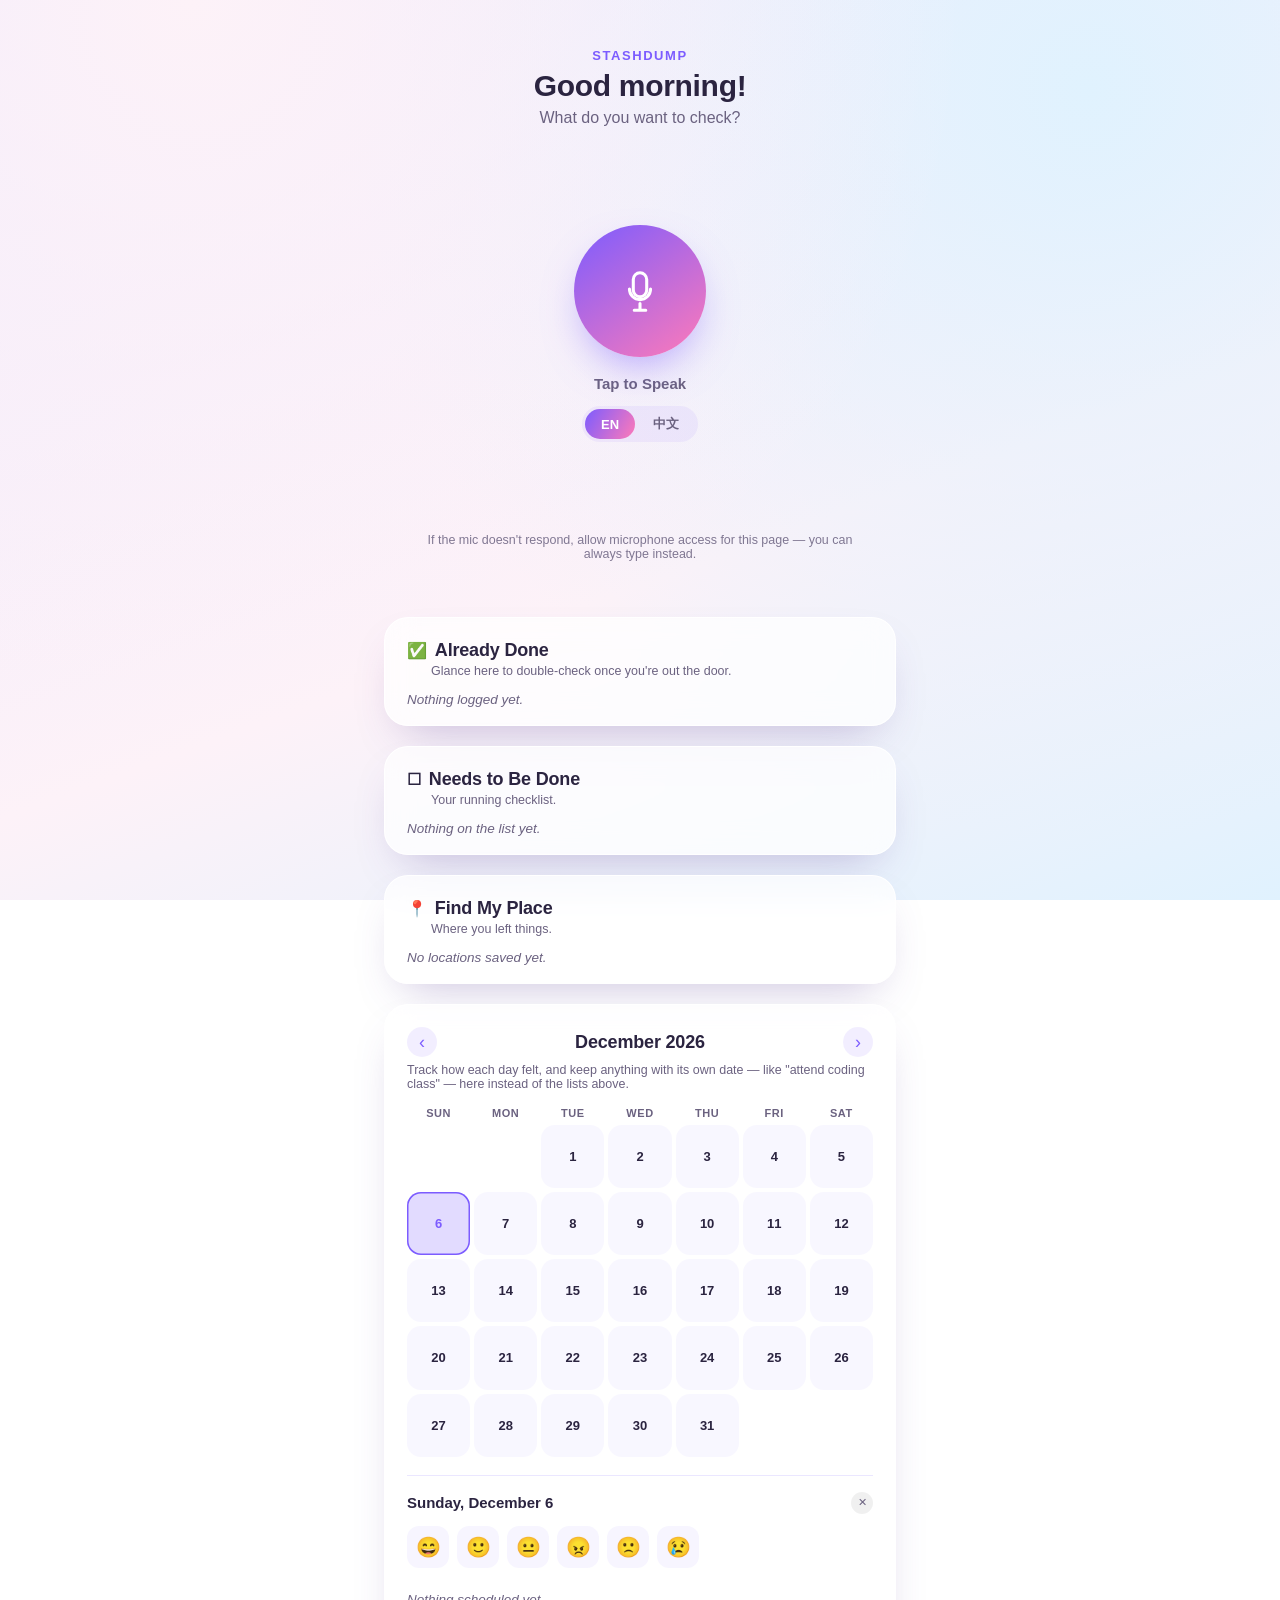
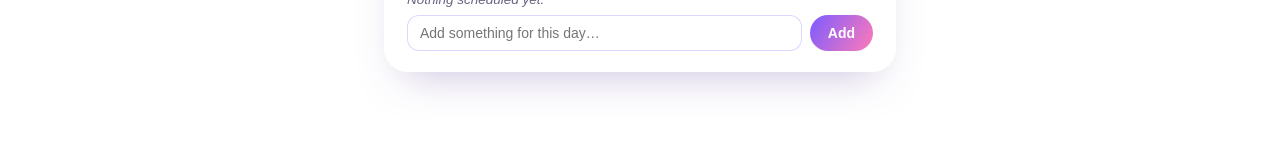
==== stashdump/index.html @ 7a6747d6 "Add Stashdump, a voice-first checklist app with English/Chinese support A PWA built for a bilingual " ====
<!DOCTYPE html>
<html lang="en">
<head>
<meta charset="UTF-8">
<meta name="viewport" content="width=device-width, initial-scale=1.0, viewport-fit=cover">
<title>Stashdump</title>
<link rel="manifest" href="manifest.json">
<meta name="theme-color" content="#7c5cff">
<link rel="icon" href="icons/icon-192.png">
<link rel="apple-touch-icon" href="icons/apple-touch-icon.png">
<meta name="apple-mobile-web-app-capable" content="yes">
<meta name="apple-mobile-web-app-status-bar-style" content="black-translucent">
<meta name="apple-mobile-web-app-title" content="Stashdump">
<meta name="mobile-web-app-capable" content="yes">
<link rel="stylesheet" href="style.css">
</head>
<body>

<div class="app">

  <header class="greeting-wrap">
    <p class="greeting-eyebrow">Stashdump</p>
    <h1 id="greeting" class="greeting">Good morning!</h1>
    <p class="subgreeting">What do you want to check?</p>
  </header>

  <main class="mic-stage">
    <div class="waveform" id="waveform" aria-hidden="true">
      <span></span><span></span><span></span><span></span><span></span>
      <span></span><span></span><span></span><span></span><span></span>
      <span></span><span></span><span></span>
    </div>

    <button id="micBtn" class="mic-btn" type="button" aria-label="Tap to speak">
      <svg viewBox="0 0 24 24" class="mic-icon" fill="none" xmlns="http://www.w3.org/2000/svg">
        <path d="M12 15a3.5 3.5 0 0 0 3.5-3.5V6a3.5 3.5 0 1 0-7 0v5.5A3.5 3.5 0 0 0 12 15Z" stroke="currentColor" stroke-width="1.6" stroke-linecap="round" stroke-linejoin="round"/>
        <path d="M6.5 11a5.5 5.5 0 0 0 11 0M12 18.5V22M9 22h6" stroke="currentColor" stroke-width="1.6" stroke-linecap="round" stroke-linejoin="round"/>
      </svg>
    </button>

    <p id="micLabel" class="mic-label">Tap to Speak</p>

    <div class="lang-toggle" role="group" aria-label="Speech language">
      <button id="langEn" class="lang-btn" type="button" data-lang="en-US">EN</button>
      <button id="langZh" class="lang-btn" type="button" data-lang="zh-CN">中文</button>
    </div>

    <div id="recordingActions" class="recording-actions hidden">
      <button id="stopBtn" class="stop-btn" type="button">
        <span class="stop-square"></span> Stop
      </button>
    </div>
    <p id="recordingHint" class="recording-hint hidden">Say anything — tasks, things you did, where you put stuff. Tap Stop when you're done. I'll sort it out.</p>

    <p id="liveTranscript" class="live-transcript" aria-live="polite"></p>

    <form id="fallbackForm" class="fallback-form hidden">
      <textarea id="fallbackInput" placeholder="Type anything — English or 中文…"></textarea>
      <button type="submit" class="fallback-submit">Add it</button>
    </form>

    <p class="mic-note">If the mic doesn't respond, allow microphone access for this page — you can always type instead.</p>
  </main>

  <section class="rows">
    <section class="category-row" data-category="done">
      <div class="row-header">
        <h2 class="row-title"><span class="row-icon">✅</span> Already Done</h2>
        <p class="row-hint">Glance here to double-check once you're out the door.</p>
      </div>
      <ul class="row-list" id="list-done"></ul>
      <p class="row-empty" id="empty-done">Nothing logged yet.</p>
    </section>

    <section class="category-row" data-category="todo">
      <div class="row-header">
        <h2 class="row-title"><span class="row-icon">☐</span> Needs to Be Done</h2>
        <p class="row-hint">Your running checklist.</p>
      </div>
      <ul class="row-list" id="list-todo"></ul>
      <p class="row-empty" id="empty-todo">Nothing on the list yet.</p>
    </section>

    <section class="category-row" data-category="find">
      <div class="row-header">
        <h2 class="row-title"><span class="row-icon">📍</span> Find My Place</h2>
        <p class="row-hint">Where you left things.</p>
      </div>
      <ul class="row-list" id="list-find"></ul>
      <p class="row-empty" id="empty-find">No locations saved yet.</p>
    </section>
  </section>

  <section class="calendar-card">
    <div class="calendar-header">
      <button id="calPrev" class="cal-nav" type="button" aria-label="Previous month">‹</button>
      <h2 id="calMonthLabel" class="calendar-title">Calendar</h2>
      <button id="calNext" class="cal-nav" type="button" aria-label="Next month">›</button>
    </div>
    <p class="row-hint calendar-subhint">Track how each day felt, and keep anything with its own date — like "attend coding class" — here instead of the lists above.</p>

    <div class="calendar-weekdays" aria-hidden="true">
      <span>Sun</span><span>Mon</span><span>Tue</span><span>Wed</span><span>Thu</span><span>Fri</span><span>Sat</span>
    </div>
    <div id="calendarGrid" class="calendar-grid"></div>

    <div id="calendarDetail" class="calendar-detail hidden">
      <div class="calendar-detail-header">
        <h3 id="calDetailDate" class="calendar-detail-date"></h3>
        <button id="calDetailClose" class="cal-detail-close" type="button" aria-label="Close">✕</button>
      </div>

      <div id="moodPicker" class="mood-picker"></div>

      <ul id="calendarEventList" class="calendar-event-list"></ul>
      <p id="calendarEventEmpty" class="calendar-event-empty">Nothing scheduled yet.</p>

      <form id="calendarEventForm" class="calendar-event-form">
        <input id="calendarEventInput" type="text" placeholder="Add something for this day…">
        <button type="submit">Add</button>
      </form>
      <p id="calendarPastNote" class="calendar-past-note hidden">This day has passed — you can see what's here, but not add anything new.</p>
    </div>
  </section>

</div>

<script src="app.js"></script>
</body>
</html>
---- stashdump/style.css ----
:root {
  --bg-1: #fdf2f8;
  --bg-2: #ede9fe;
  --bg-3: #e0f2fe;
  --ink: #2b2440;
  --ink-soft: #6b6280;
  --card-bg: rgba(255, 255, 255, 0.72);
  --card-border: rgba(255, 255, 255, 0.9);
  --accent: #7c5cff;
  --accent-2: #ff7ab8;
  --shadow: 0 20px 45px -20px rgba(90, 60, 150, 0.35);
  color-scheme: light;
}

* { box-sizing: border-box; }

body {
  margin: 0;
  min-height: 100vh;
  font-family: -apple-system, BlinkMacSystemFont, "Segoe UI", Roboto, Helvetica, Arial, sans-serif;
  color: var(--ink);
  background: radial-gradient(circle at 15% 0%, var(--bg-1), transparent 55%),
              radial-gradient(circle at 85% 10%, var(--bg-3), transparent 55%),
              linear-gradient(160deg, var(--bg-2), var(--bg-1) 60%, var(--bg-3));
  background-attachment: fixed;
}

.app {
  max-width: 560px;
  margin: 0 auto;
  padding: 48px 24px 80px;
  display: flex;
  flex-direction: column;
  align-items: center;
}

.greeting-wrap {
  text-align: center;
  margin-bottom: 36px;
}

.greeting-eyebrow {
  margin: 0 0 6px;
  font-size: 13px;
  font-weight: 700;
  letter-spacing: 0.12em;
  text-transform: uppercase;
  color: var(--accent);
}

.greeting {
  margin: 0;
  font-size: 30px;
  font-weight: 700;
  letter-spacing: -0.01em;
}

.subgreeting {
  margin: 6px 0 0;
  font-size: 16px;
  color: var(--ink-soft);
}

.mic-stage {
  width: 100%;
  display: flex;
  flex-direction: column;
  align-items: center;
  gap: 14px;
  margin-bottom: 44px;
}

.waveform {
  height: 48px;
  display: flex;
  align-items: center;
  justify-content: center;
  gap: 5px;
  opacity: 0;
  transform: translateY(6px);
  transition: opacity 0.25s ease, transform 0.25s ease;
  pointer-events: none;
}

.waveform.active {
  opacity: 1;
  transform: translateY(0);
}

.waveform span {
  width: 4px;
  height: 8px;
  border-radius: 3px;
  background: linear-gradient(180deg, var(--accent), var(--accent-2));
  transform-origin: center;
  animation: none;
}

.waveform.active span {
  animation: wave 900ms ease-in-out infinite;
}

.waveform span:nth-child(odd) { animation-delay: -0.6s; }
.waveform span:nth-child(3n) { animation-delay: -0.3s; }
.waveform span:nth-child(4n) { animation-delay: -0.15s; }

@keyframes wave {
  0%, 100% { height: 8px; }
  50% { height: 34px; }
}

.mic-btn {
  width: 132px;
  height: 132px;
  border-radius: 50%;
  border: none;
  cursor: pointer;
  background: linear-gradient(145deg, var(--accent), var(--accent-2));
  color: #fff;
  display: flex;
  align-items: center;
  justify-content: center;
  box-shadow: 0 18px 40px -12px rgba(124, 92, 255, 0.55);
  transition: transform 0.15s ease, box-shadow 0.15s ease;
  position: relative;
}

.mic-btn::after {
  content: "";
  position: absolute;
  inset: -10px;
  border-radius: 50%;
  border: 2px solid rgba(124, 92, 255, 0.35);
  opacity: 0;
  transition: opacity 0.2s ease;
}

.mic-btn:hover {
  transform: translateY(-2px);
  box-shadow: 0 22px 46px -12px rgba(124, 92, 255, 0.65);
}

.mic-btn:active {
  transform: translateY(0) scale(0.97);
}

.mic-btn.recording {
  animation: pulse 1.6s ease-in-out infinite;
}

.mic-btn.recording::after {
  opacity: 1;
  animation: ring 1.6s ease-out infinite;
}

@keyframes pulse {
  0%, 100% { box-shadow: 0 18px 40px -12px rgba(124, 92, 255, 0.55); }
  50% { box-shadow: 0 18px 55px -8px rgba(255, 122, 184, 0.6); }
}

@keyframes ring {
  0% { transform: scale(1); opacity: 0.6; }
  100% { transform: scale(1.35); opacity: 0; }
}

.mic-icon {
  width: 46px;
  height: 46px;
}

.mic-label {
  margin: 4px 0 0;
  font-size: 15px;
  font-weight: 600;
  color: var(--ink-soft);
}

.lang-toggle {
  display: inline-flex;
  background: rgba(124, 92, 255, 0.08);
  border-radius: 999px;
  padding: 3px;
  gap: 2px;
}

.lang-btn {
  border: none;
  background: none;
  cursor: pointer;
  padding: 6px 16px;
  border-radius: 999px;
  font-size: 13px;
  font-weight: 700;
  font-family: inherit;
  color: var(--ink-soft);
  transition: background 0.15s ease, color 0.15s ease;
}

.lang-btn.active {
  background: linear-gradient(120deg, var(--accent), var(--accent-2));
  color: #fff;
}

.lang-btn:focus-visible {
  outline: 2px solid var(--accent);
  outline-offset: 2px;
}

.recording-actions {
  display: flex;
  align-items: center;
  justify-content: center;
  gap: 10px;
  flex-wrap: wrap;
}

.recording-hint {
  max-width: 400px;
  text-align: center;
  font-size: 12.5px;
  color: var(--ink-soft);
}

.stop-btn {
  display: inline-flex;
  align-items: center;
  gap: 8px;
  border: none;
  cursor: pointer;
  padding: 10px 22px;
  border-radius: 999px;
  background: var(--ink);
  color: #fff;
  font-size: 14px;
  font-weight: 600;
  box-shadow: var(--shadow);
}

.stop-btn:focus-visible { outline: 3px solid var(--accent); outline-offset: 2px; }

.stop-square {
  width: 10px;
  height: 10px;
  border-radius: 2px;
  background: #fff;
}

.live-transcript {
  min-height: 22px;
  max-width: 440px;
  text-align: center;
  font-size: 14px;
  color: var(--ink-soft);
  font-style: italic;
}

.fallback-form {
  width: 100%;
  max-width: 440px;
  display: flex;
  flex-direction: column;
  gap: 10px;
  margin-top: 6px;
}

.fallback-form textarea {
  width: 100%;
  min-height: 72px;
  border-radius: 16px;
  border: 1px solid rgba(124, 92, 255, 0.25);
  background: rgba(255, 255, 255, 0.7);
  padding: 12px 14px;
  font-size: 14px;
  font-family: inherit;
  color: var(--ink);
  resize: vertical;
}

.fallback-form textarea:focus {
  outline: 2px solid var(--accent);
  outline-offset: 1px;
}

.fallback-submit {
  align-self: center;
  border: none;
  cursor: pointer;
  padding: 10px 24px;
  border-radius: 999px;
  background: linear-gradient(120deg, var(--accent), var(--accent-2));
  color: #fff;
  font-size: 14px;
  font-weight: 700;
}

.mic-note {
  max-width: 440px;
  text-align: center;
  font-size: 12.5px;
  color: var(--ink-soft);
  opacity: 0.85;
}

/* ---------- Category rows ---------- */

.rows {
  width: 100%;
  display: flex;
  flex-direction: column;
  gap: 20px;
}

.category-row {
  background: var(--card-bg);
  border: 1px solid var(--card-border);
  border-radius: 24px;
  padding: 22px 22px 18px;
  box-shadow: var(--shadow);
  backdrop-filter: blur(14px);
}

.row-header {
  margin-bottom: 14px;
}

.row-title {
  margin: 0;
  display: flex;
  align-items: center;
  gap: 8px;
  font-size: 18px;
  font-weight: 700;
  letter-spacing: -0.01em;
}

.row-icon {
  font-size: 16px;
}

.row-hint {
  margin: 3px 0 0 24px;
  font-size: 12.5px;
  color: var(--ink-soft);
}

.row-empty {
  margin: 0;
  font-size: 13.5px;
  color: var(--ink-soft);
  font-style: italic;
}

.row-list {
  list-style: none;
  margin: 0;
  padding: 0;
  display: flex;
  flex-direction: column;
  gap: 8px;
}

.row-list li {
  display: flex;
  align-items: center;
  gap: 10px;
  font-size: 14.5px;
  padding: 8px 10px;
  border-radius: 12px;
  animation: rise 0.3s ease both;
}

@keyframes rise {
  from { opacity: 0; transform: translateY(8px); }
  to { opacity: 1; transform: translateY(0); }
}

.row-list .item-icon {
  flex-shrink: 0;
  font-size: 14px;
  line-height: 1.3;
}

.row-list .item-text {
  flex: 1;
}

.item-actions {
  flex-shrink: 0;
  display: flex;
  align-items: center;
  gap: 4px;
  opacity: 0;
  transition: opacity 0.15s ease;
}

.row-list li:hover .item-actions,
.row-list li:focus-within .item-actions {
  opacity: 1;
}

.item-actions button {
  flex-shrink: 0;
  border: none;
  background: rgba(0, 0, 0, 0.06);
  color: var(--ink-soft);
  width: 20px;
  height: 20px;
  border-radius: 50%;
  cursor: pointer;
  font-size: 10px;
  line-height: 1;
  display: flex;
  align-items: center;
  justify-content: center;
  transition: background 0.15s ease, color 0.15s ease, transform 0.1s ease;
}

.item-actions button:hover {
  transform: scale(1.08);
}

.item-move {
  font-size: 11px !important;
}

.row-list .item-delete:hover {
  background: rgba(255, 90, 90, 0.15);
  color: #e14b4b;
}

/* Already Done — a passive, non-interactive log */
.category-row[data-category="done"] .row-list li:not(.day-header) {
  background: rgba(94, 200, 150, 0.1);
}

/* Needs to Be Done — interactive checklist */
.category-row[data-category="todo"] .row-list li:not(.day-header) {
  background: rgba(124, 92, 255, 0.08);
  cursor: pointer;
  transition: background 0.15s ease;
}

.category-row[data-category="todo"] .row-list li:not(.day-header):hover {
  background: rgba(124, 92, 255, 0.15);
}

.category-row[data-category="todo"] input[type="checkbox"] {
  width: 18px;
  height: 18px;
  accent-color: var(--accent);
  flex-shrink: 0;
}

.category-row[data-category="todo"] .row-list li.checked .item-text {
  text-decoration: line-through;
  color: var(--ink-soft);
}

/* Find My Place — location notes */
.category-row[data-category="find"] .row-list li:not(.day-header) {
  background: rgba(255, 122, 184, 0.1);
}

/* ---------- Day headers (group items within each list by day) ---------- */
.row-list li.day-header {
  padding: 10px 2px 2px;
  font-size: 11px;
  font-weight: 700;
  letter-spacing: 0.06em;
  text-transform: uppercase;
  color: var(--ink-soft);
  cursor: default;
  animation: none;
}

.row-list li.day-header:first-child {
  padding-top: 0;
}

/* ---------- Calendar ---------- */
.calendar-card {
  width: 100%;
  margin-top: 20px;
  background: var(--card-bg);
  border: 1px solid var(--card-border);
  border-radius: 24px;
  padding: 22px 22px 20px;
  box-shadow: var(--shadow);
  backdrop-filter: blur(14px);
}

.calendar-header {
  display: flex;
  align-items: center;
  justify-content: space-between;
  gap: 10px;
}

.calendar-title {
  margin: 0;
  font-size: 18px;
  font-weight: 700;
  letter-spacing: -0.01em;
  font-variant-numeric: tabular-nums;
}

.cal-nav {
  border: none;
  background: rgba(124, 92, 255, 0.1);
  color: var(--accent);
  width: 30px;
  height: 30px;
  border-radius: 50%;
  font-size: 18px;
  line-height: 1;
  cursor: pointer;
  display: flex;
  align-items: center;
  justify-content: center;
  transition: background 0.15s ease;
}

.cal-nav:hover {
  background: rgba(124, 92, 255, 0.18);
}

.calendar-subhint {
  margin: 6px 0 16px;
}

.calendar-weekdays {
  display: grid;
  grid-template-columns: repeat(7, 1fr);
  gap: 4px;
  margin-bottom: 6px;
}

.calendar-weekdays span {
  text-align: center;
  font-size: 11px;
  font-weight: 700;
  letter-spacing: 0.05em;
  text-transform: uppercase;
  color: var(--ink-soft);
}

.calendar-grid {
  display: grid;
  grid-template-columns: repeat(7, 1fr);
  gap: 4px;
}

.calendar-cell {
  aspect-ratio: 1;
  min-height: 52px;
  border: none;
  border-radius: 14px;
  background: rgba(124, 92, 255, 0.05);
  cursor: pointer;
  display: flex;
  flex-direction: column;
  align-items: center;
  justify-content: center;
  gap: 2px;
  padding: 4px;
  font-family: inherit;
  transition: background 0.15s ease, transform 0.1s ease;
  position: relative;
}

.calendar-cell:hover {
  background: rgba(124, 92, 255, 0.12);
  transform: translateY(-1px);
}

.calendar-cell-pad {
  background: none;
  cursor: default;
  pointer-events: none;
}

.calendar-cell.is-today .calendar-day-num {
  color: var(--accent);
  font-weight: 700;
}

.calendar-cell.is-selected {
  background: rgba(124, 92, 255, 0.22);
  box-shadow: inset 0 0 0 1.5px var(--accent);
}

.calendar-day-num {
  font-size: 13px;
  font-weight: 600;
  color: var(--ink);
  font-variant-numeric: tabular-nums;
}

.calendar-day-mood {
  font-size: 18px;
  line-height: 1;
}

.calendar-day-dot {
  position: absolute;
  bottom: 4px;
  right: 4px;
  min-width: 14px;
  height: 14px;
  padding: 0 3px;
  border-radius: 999px;
  background: var(--accent-2);
  color: #fff;
  font-size: 9px;
  font-weight: 700;
  line-height: 14px;
  text-align: center;
}

.calendar-detail {
  margin-top: 18px;
  padding-top: 16px;
  border-top: 1px solid rgba(124, 92, 255, 0.15);
}

.calendar-detail-header {
  display: flex;
  align-items: center;
  justify-content: space-between;
  gap: 10px;
  margin-bottom: 12px;
}

.calendar-detail-date {
  margin: 0;
  font-size: 15px;
  font-weight: 700;
}

.cal-detail-close {
  border: none;
  background: rgba(0, 0, 0, 0.06);
  color: var(--ink-soft);
  width: 22px;
  height: 22px;
  border-radius: 50%;
  cursor: pointer;
  font-size: 11px;
  display: flex;
  align-items: center;
  justify-content: center;
}

.cal-detail-close:hover {
  background: rgba(255, 90, 90, 0.15);
  color: #e14b4b;
}

.mood-picker {
  display: flex;
  gap: 8px;
  margin-bottom: 16px;
}

.mood-btn {
  border: 1.5px solid transparent;
  background: rgba(124, 92, 255, 0.06);
  border-radius: 12px;
  width: 42px;
  height: 42px;
  font-size: 20px;
  cursor: pointer;
  display: flex;
  align-items: center;
  justify-content: center;
  transition: transform 0.1s ease, background 0.15s ease;
}

.mood-btn:hover {
  transform: translateY(-1px);
  background: rgba(124, 92, 255, 0.14);
}

.mood-btn.selected {
  background: rgba(124, 92, 255, 0.18);
  border-color: var(--accent);
}

.mood-picker-note {
  margin: 0;
  font-size: 13px;
  font-style: italic;
  color: var(--ink-soft);
}

.calendar-event-list {
  list-style: none;
  margin: 0 0 8px;
  padding: 0;
  display: flex;
  flex-direction: column;
  gap: 8px;
}

.calendar-event-list li {
  display: flex;
  align-items: center;
  gap: 10px;
  font-size: 14.5px;
  padding: 8px 10px;
  border-radius: 12px;
  background: rgba(255, 209, 102, 0.16);
}

.calendar-event-list .item-text {
  flex: 1;
}

.calendar-event-list .item-delete {
  flex-shrink: 0;
  border: none;
  background: rgba(0, 0, 0, 0.06);
  color: var(--ink-soft);
  width: 20px;
  height: 20px;
  border-radius: 50%;
  cursor: pointer;
  font-size: 10px;
  display: flex;
  align-items: center;
  justify-content: center;
}

.calendar-event-list .item-delete:hover {
  background: rgba(255, 90, 90, 0.15);
  color: #e14b4b;
}

.calendar-event-empty {
  margin: 0 0 8px;
  font-size: 13.5px;
  color: var(--ink-soft);
  font-style: italic;
}

.calendar-past-note {
  margin: 0;
  font-size: 13px;
  color: var(--ink-soft);
  font-style: italic;
}

.calendar-event-form {
  display: flex;
  gap: 8px;
}

.calendar-event-form input {
  flex: 1;
  min-width: 0;
  border-radius: 12px;
  border: 1px solid rgba(124, 92, 255, 0.25);
  background: rgba(255, 255, 255, 0.7);
  padding: 9px 12px;
  font-size: 14px;
  font-family: inherit;
  color: var(--ink);
}

.calendar-event-form input:focus {
  outline: 2px solid var(--accent);
  outline-offset: 1px;
}

.calendar-event-form button {
  border: none;
  cursor: pointer;
  padding: 9px 18px;
  border-radius: 999px;
  background: linear-gradient(120deg, var(--accent), var(--accent-2));
  color: #fff;
  font-size: 14px;
  font-weight: 700;
}

.hidden { display: none !important; }

@media (max-width: 420px) {
  .app { padding: 36px 16px 64px; }
  .mic-btn { width: 116px; height: 116px; }
  .mic-icon { width: 40px; height: 40px; }
  .calendar-cell { min-height: 42px; }
  .calendar-day-mood { font-size: 15px; }
}
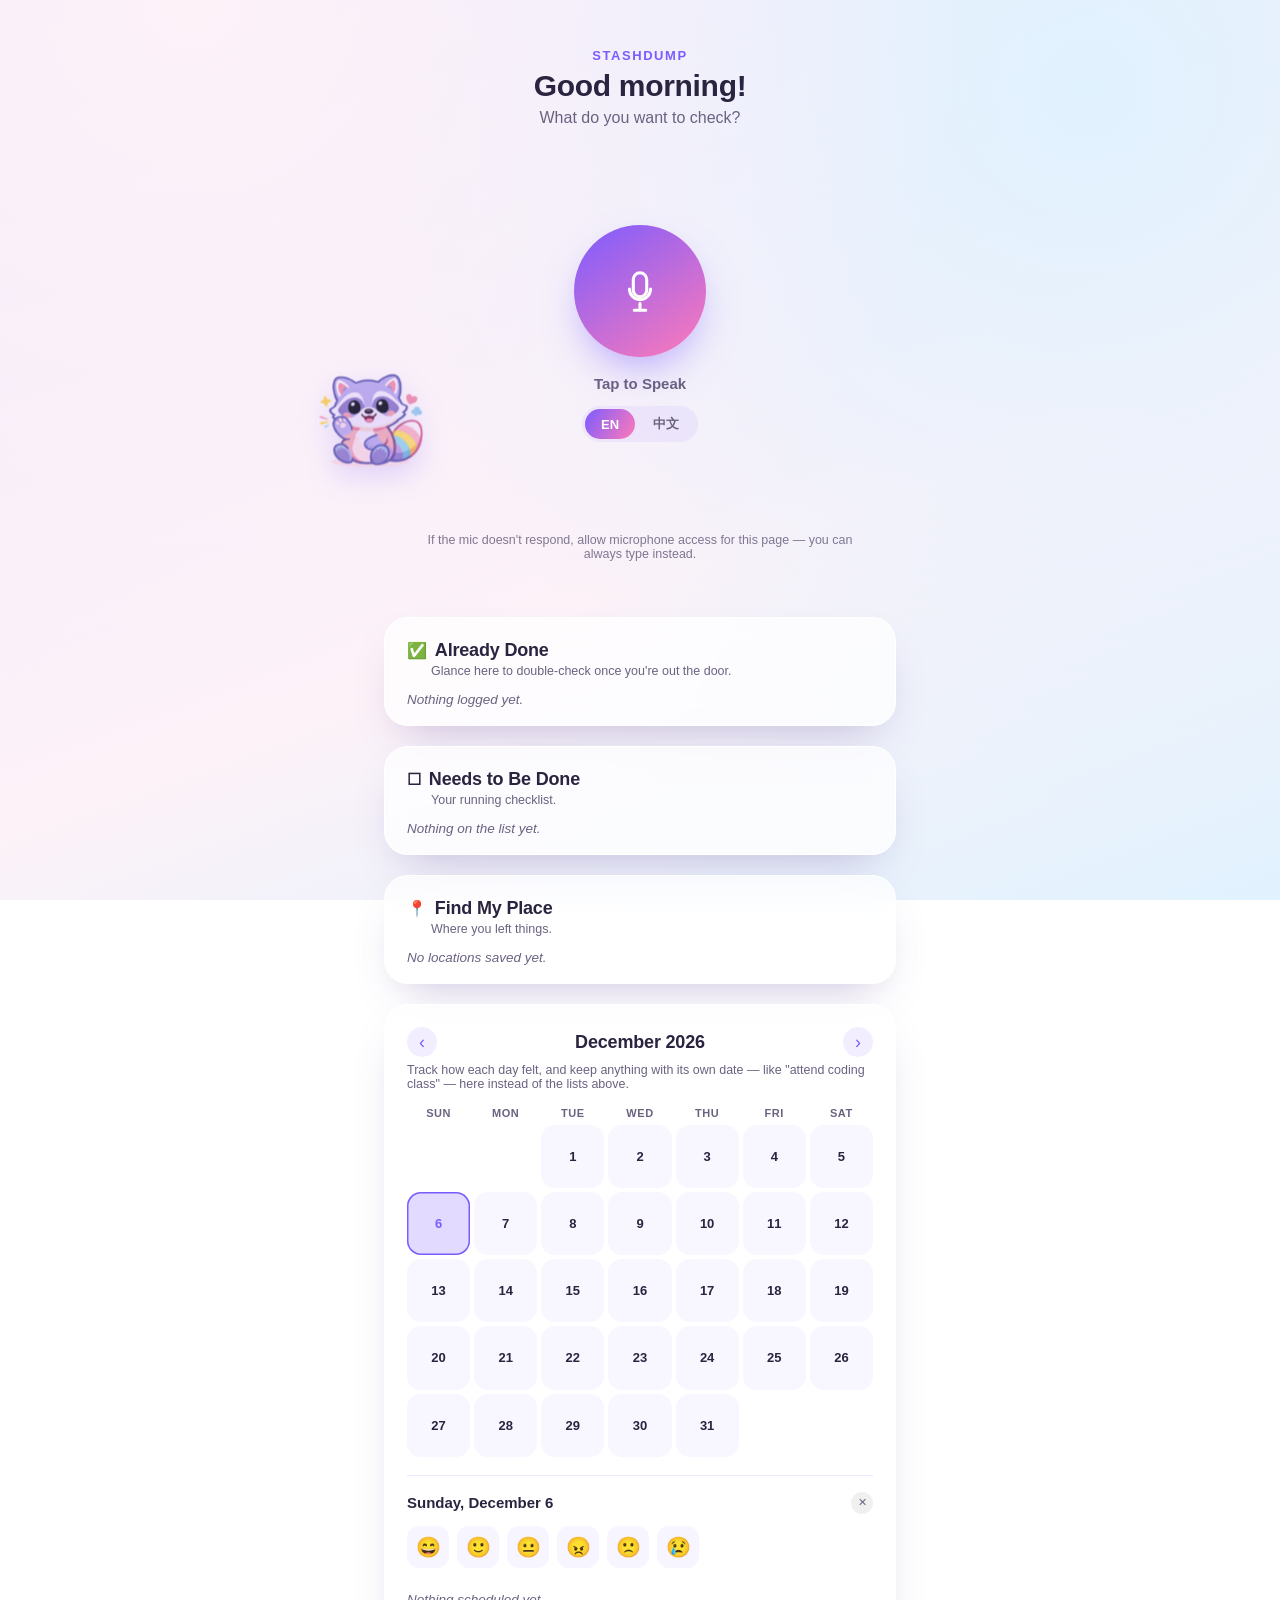
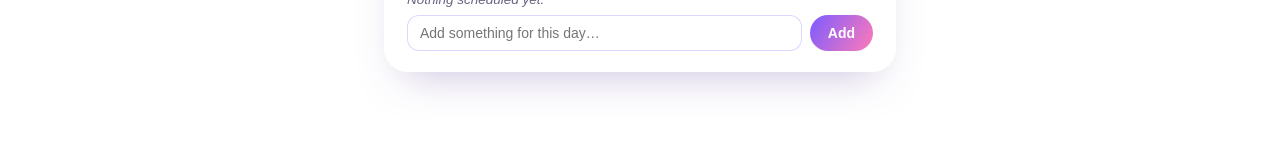
==== commit 6310b733: "Add animated raccoon mascot to Stashdump Roams the screen on its own, parks by the mic to "think" wh" ====
--- a/stashdump/index.html
+++ b/stashdump/index.html
@@ -125,6 +125,10 @@
 
 </div>
 
+<div id="mascotWrap" class="mascot-wrap" aria-hidden="true">
+  <img id="mascotImg" class="mascot-img" src="mascot/mascot-idle.png" alt="">
+</div>
+
 <script src="app.js"></script>
 </body>
 </html>
--- a/stashdump/style.css
+++ b/stashdump/style.css
@@ -785,10 +785,85 @@
 
 .hidden { display: none !important; }
 
+/* ---------- Mascot ---------- */
+/* Fixed to the viewport so it's always visible regardless of scroll — the
+   wrap handles WHERE it is (roaming position, or parked by the mic button),
+   the inner img handles its own idle motion (bob/wobble/sway) so the two
+   transforms never fight each other. pointer-events: none throughout so it
+   can never intercept a tap meant for a real button underneath it. */
+.mascot-wrap {
+  position: fixed;
+  top: 0;
+  left: 0;
+  width: 118px;
+  pointer-events: none;
+  z-index: 500;
+  transform: translate3d(20px, 60vh, 0);
+  transition: transform 1.7s cubic-bezier(0.65, 0, 0.35, 1);
+  filter: drop-shadow(0 10px 14px rgba(124, 92, 255, 0.22));
+}
+
+.mascot-img {
+  display: block;
+  width: 100%;
+  height: auto;
+  transform-origin: 50% 85%;
+  animation: mascotBob 3.2s ease-in-out infinite;
+}
+
+.mascot-wrap.mascot-flip .mascot-img {
+  transform: scaleX(-1);
+}
+
+.mascot-wrap.mascot-thinking .mascot-img {
+  animation: mascotThink 2.4s ease-in-out infinite;
+}
+
+.mascot-wrap.mascot-licking .mascot-img {
+  animation: mascotLick 1.1s ease-in-out infinite;
+}
+
+.mascot-wrap.mascot-jump {
+  animation: mascotJump 0.6s cubic-bezier(0.34, 1.56, 0.64, 1);
+}
+
+@keyframes mascotBob {
+  0%, 100% { transform: translateY(0) rotate(0deg); }
+  50% { transform: translateY(-7px) rotate(-2deg); }
+}
+
+@keyframes mascotThink {
+  0%, 100% { transform: translateY(0) rotate(-3deg); }
+  50% { transform: translateY(-3px) rotate(3deg); }
+}
+
+@keyframes mascotLick {
+  0%, 100% { transform: scale(1) rotate(0deg); }
+  50% { transform: scale(1.05) rotate(-2deg); }
+}
+
+@keyframes mascotJump {
+  0% { transform: translate3d(var(--mx, 0), var(--my, 0), 0); }
+  35% { transform: translate3d(var(--mx, 0), calc(var(--my, 0) - 26px), 0) scaleY(1.08); }
+  55% { transform: translate3d(var(--mx, 0), calc(var(--my, 0) - 26px), 0) scaleY(0.94); }
+  100% { transform: translate3d(var(--mx, 0), var(--my, 0), 0); }
+}
+
+@media (prefers-reduced-motion: reduce) {
+  .mascot-img,
+  .mascot-wrap.mascot-jump {
+    animation: none !important;
+  }
+  .mascot-wrap {
+    transition: none;
+  }
+}
+
 @media (max-width: 420px) {
   .app { padding: 36px 16px 64px; }
   .mic-btn { width: 116px; height: 116px; }
   .mic-icon { width: 40px; height: 40px; }
   .calendar-cell { min-height: 42px; }
   .calendar-day-mood { font-size: 15px; }
-}
+  .mascot-wrap { width: 92px; }
+}
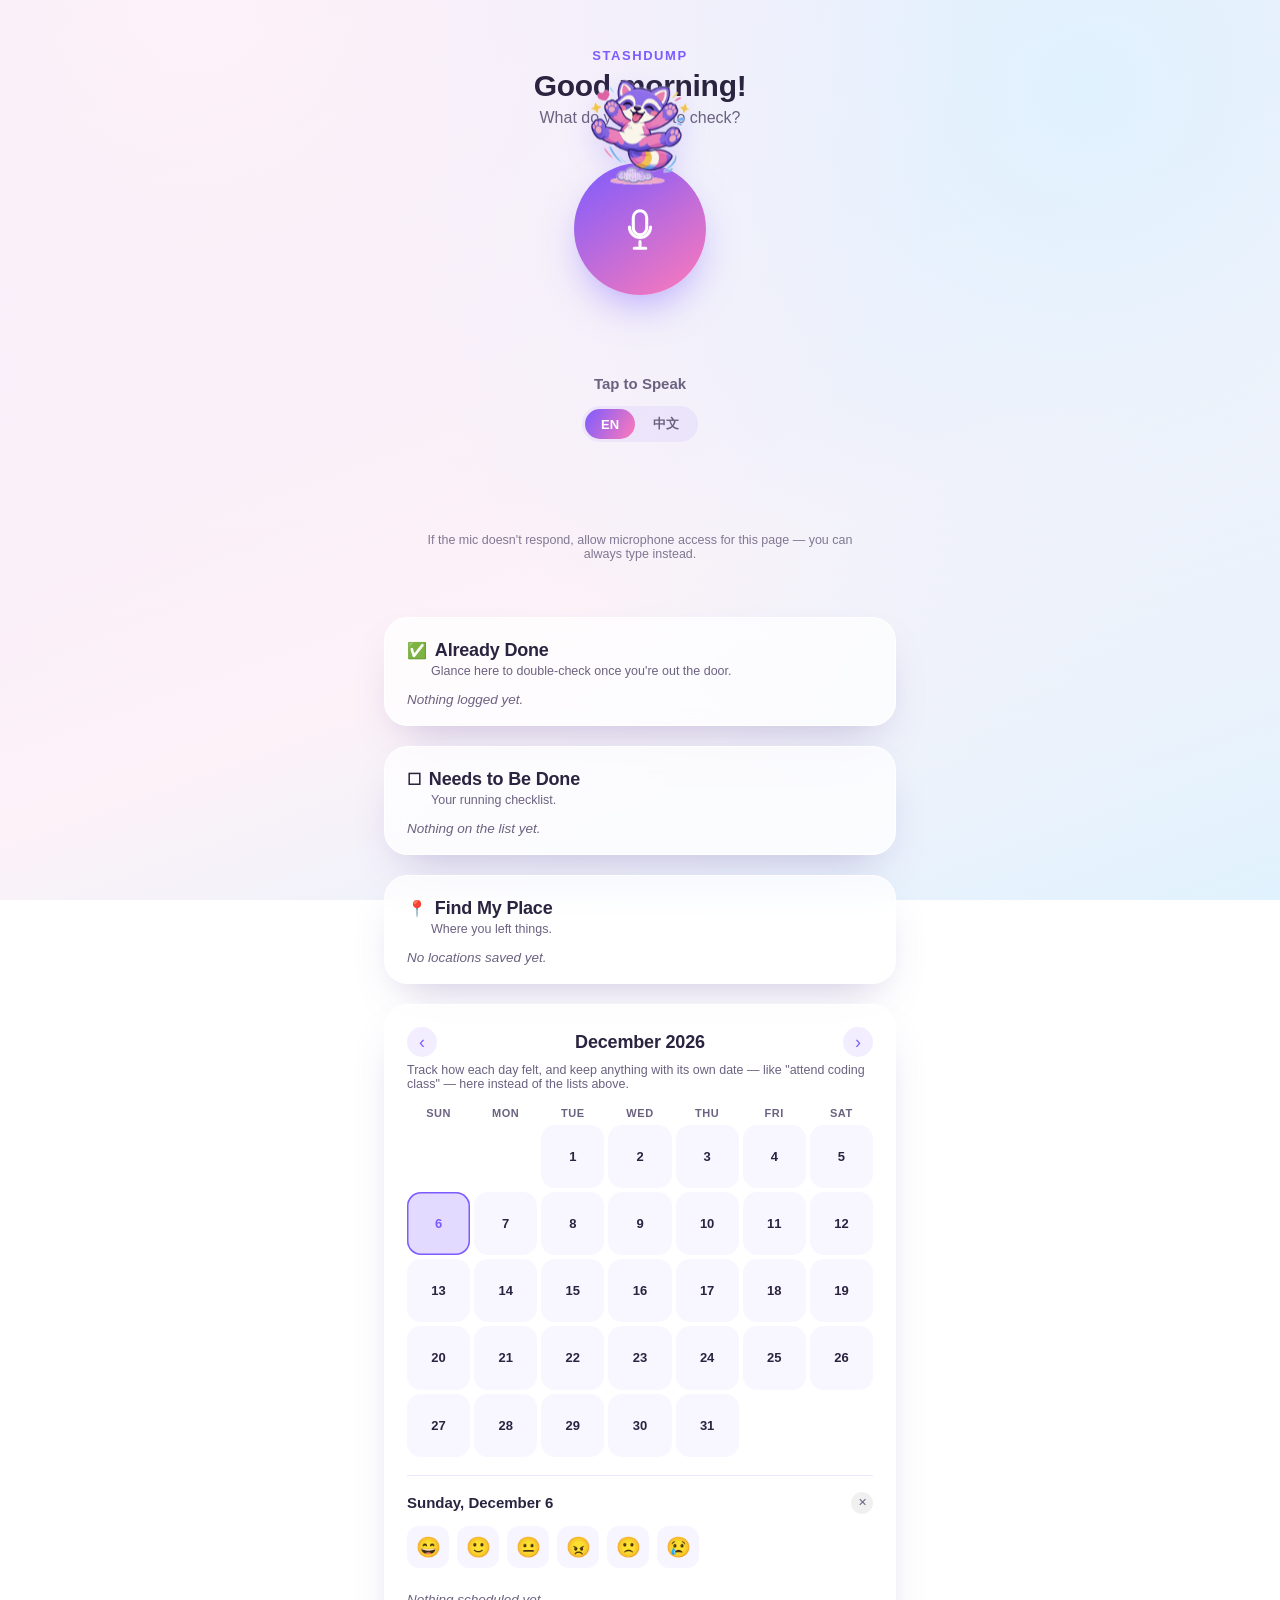
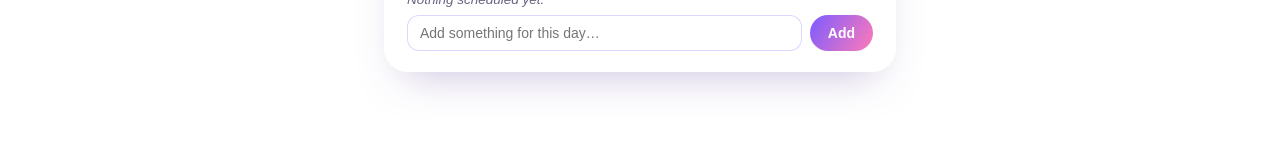
==== commit 3dde0529: "Fix mascot drift, transparency artifacts, jump path, and waveform overlap - Track the mic button's p" ====
--- a/stashdump/index.html
+++ b/stashdump/index.html
@@ -25,18 +25,18 @@
   </header>
 
   <main class="mic-stage">
-    <div class="waveform" id="waveform" aria-hidden="true">
-      <span></span><span></span><span></span><span></span><span></span>
-      <span></span><span></span><span></span><span></span><span></span>
-      <span></span><span></span><span></span>
-    </div>
-
     <button id="micBtn" class="mic-btn" type="button" aria-label="Tap to speak">
       <svg viewBox="0 0 24 24" class="mic-icon" fill="none" xmlns="http://www.w3.org/2000/svg">
         <path d="M12 15a3.5 3.5 0 0 0 3.5-3.5V6a3.5 3.5 0 1 0-7 0v5.5A3.5 3.5 0 0 0 12 15Z" stroke="currentColor" stroke-width="1.6" stroke-linecap="round" stroke-linejoin="round"/>
         <path d="M6.5 11a5.5 5.5 0 0 0 11 0M12 18.5V22M9 22h6" stroke="currentColor" stroke-width="1.6" stroke-linecap="round" stroke-linejoin="round"/>
       </svg>
     </button>
+
+    <div class="waveform" id="waveform" aria-hidden="true">
+      <span></span><span></span><span></span><span></span><span></span>
+      <span></span><span></span><span></span><span></span><span></span>
+      <span></span><span></span><span></span>
+    </div>
 
     <p id="micLabel" class="mic-label">Tap to Speak</p>
 
--- a/stashdump/style.css
+++ b/stashdump/style.css
@@ -786,11 +786,13 @@
 .hidden { display: none !important; }
 
 /* ---------- Mascot ---------- */
-/* Fixed to the viewport so it's always visible regardless of scroll — the
-   wrap handles WHERE it is (roaming position, or parked by the mic button),
-   the inner img handles its own idle motion (bob/wobble/sway) so the two
-   transforms never fight each other. pointer-events: none throughout so it
-   can never intercept a tap meant for a real button underneath it. */
+/* Fixed to the viewport, parked on top of the mic button by default — the
+   wrap handles WHERE it is (by the mic, or hopped down to the bottom corner
+   once the mic scrolls out of view), the inner img handles its own idle
+   motion (bob/wobble/sway) so the two transforms never fight each other.
+   The bouncy transition on the wrap is what makes repositioning read as a
+   little hop rather than a slide. pointer-events: none throughout so it can
+   never intercept a tap meant for a real button underneath it. */
 .mascot-wrap {
   position: fixed;
   top: 0;
@@ -798,8 +800,7 @@
   width: 118px;
   pointer-events: none;
   z-index: 500;
-  transform: translate3d(20px, 60vh, 0);
-  transition: transform 1.7s cubic-bezier(0.65, 0, 0.35, 1);
+  transition: transform 0.55s cubic-bezier(0.34, 1.56, 0.64, 1);
   filter: drop-shadow(0 10px 14px rgba(124, 92, 255, 0.22));
 }
 
@@ -811,10 +812,6 @@
   animation: mascotBob 3.2s ease-in-out infinite;
 }
 
-.mascot-wrap.mascot-flip .mascot-img {
-  transform: scaleX(-1);
-}
-
 .mascot-wrap.mascot-thinking .mascot-img {
   animation: mascotThink 2.4s ease-in-out infinite;
 }
@@ -823,8 +820,16 @@
   animation: mascotLick 1.1s ease-in-out infinite;
 }
 
-.mascot-wrap.mascot-jump {
-  animation: mascotJump 0.6s cubic-bezier(0.34, 1.56, 0.64, 1);
+/* The trash-can idle gag: a shake like something's moving inside, then it
+   topples onto its side, then rights itself again (mascotWiggleLoop in
+   app.js drives the timing). Lives on the inner img, not the wrap, so it
+   never fights with the wrap's own position transform. */
+.mascot-wrap.mascot-wiggle .mascot-img {
+  animation: mascotWiggle 0.9s ease-in-out;
+}
+
+.mascot-wrap.mascot-toppled .mascot-img {
+  animation: mascotTopple 0.5s cubic-bezier(0.34, 1.56, 0.64, 1) forwards;
 }
 
 @keyframes mascotBob {
@@ -842,16 +847,21 @@
   50% { transform: scale(1.05) rotate(-2deg); }
 }
 
-@keyframes mascotJump {
-  0% { transform: translate3d(var(--mx, 0), var(--my, 0), 0); }
-  35% { transform: translate3d(var(--mx, 0), calc(var(--my, 0) - 26px), 0) scaleY(1.08); }
-  55% { transform: translate3d(var(--mx, 0), calc(var(--my, 0) - 26px), 0) scaleY(0.94); }
-  100% { transform: translate3d(var(--mx, 0), var(--my, 0), 0); }
+@keyframes mascotWiggle {
+  0%, 100% { transform: rotate(0deg); }
+  20% { transform: rotate(-8deg); }
+  40% { transform: rotate(7deg); }
+  60% { transform: rotate(-6deg); }
+  80% { transform: rotate(4deg); }
+}
+
+@keyframes mascotTopple {
+  0% { transform: rotate(0deg) translateY(0); }
+  100% { transform: rotate(88deg) translateY(18px); }
 }
 
 @media (prefers-reduced-motion: reduce) {
-  .mascot-img,
-  .mascot-wrap.mascot-jump {
+  .mascot-img {
     animation: none !important;
   }
   .mascot-wrap {
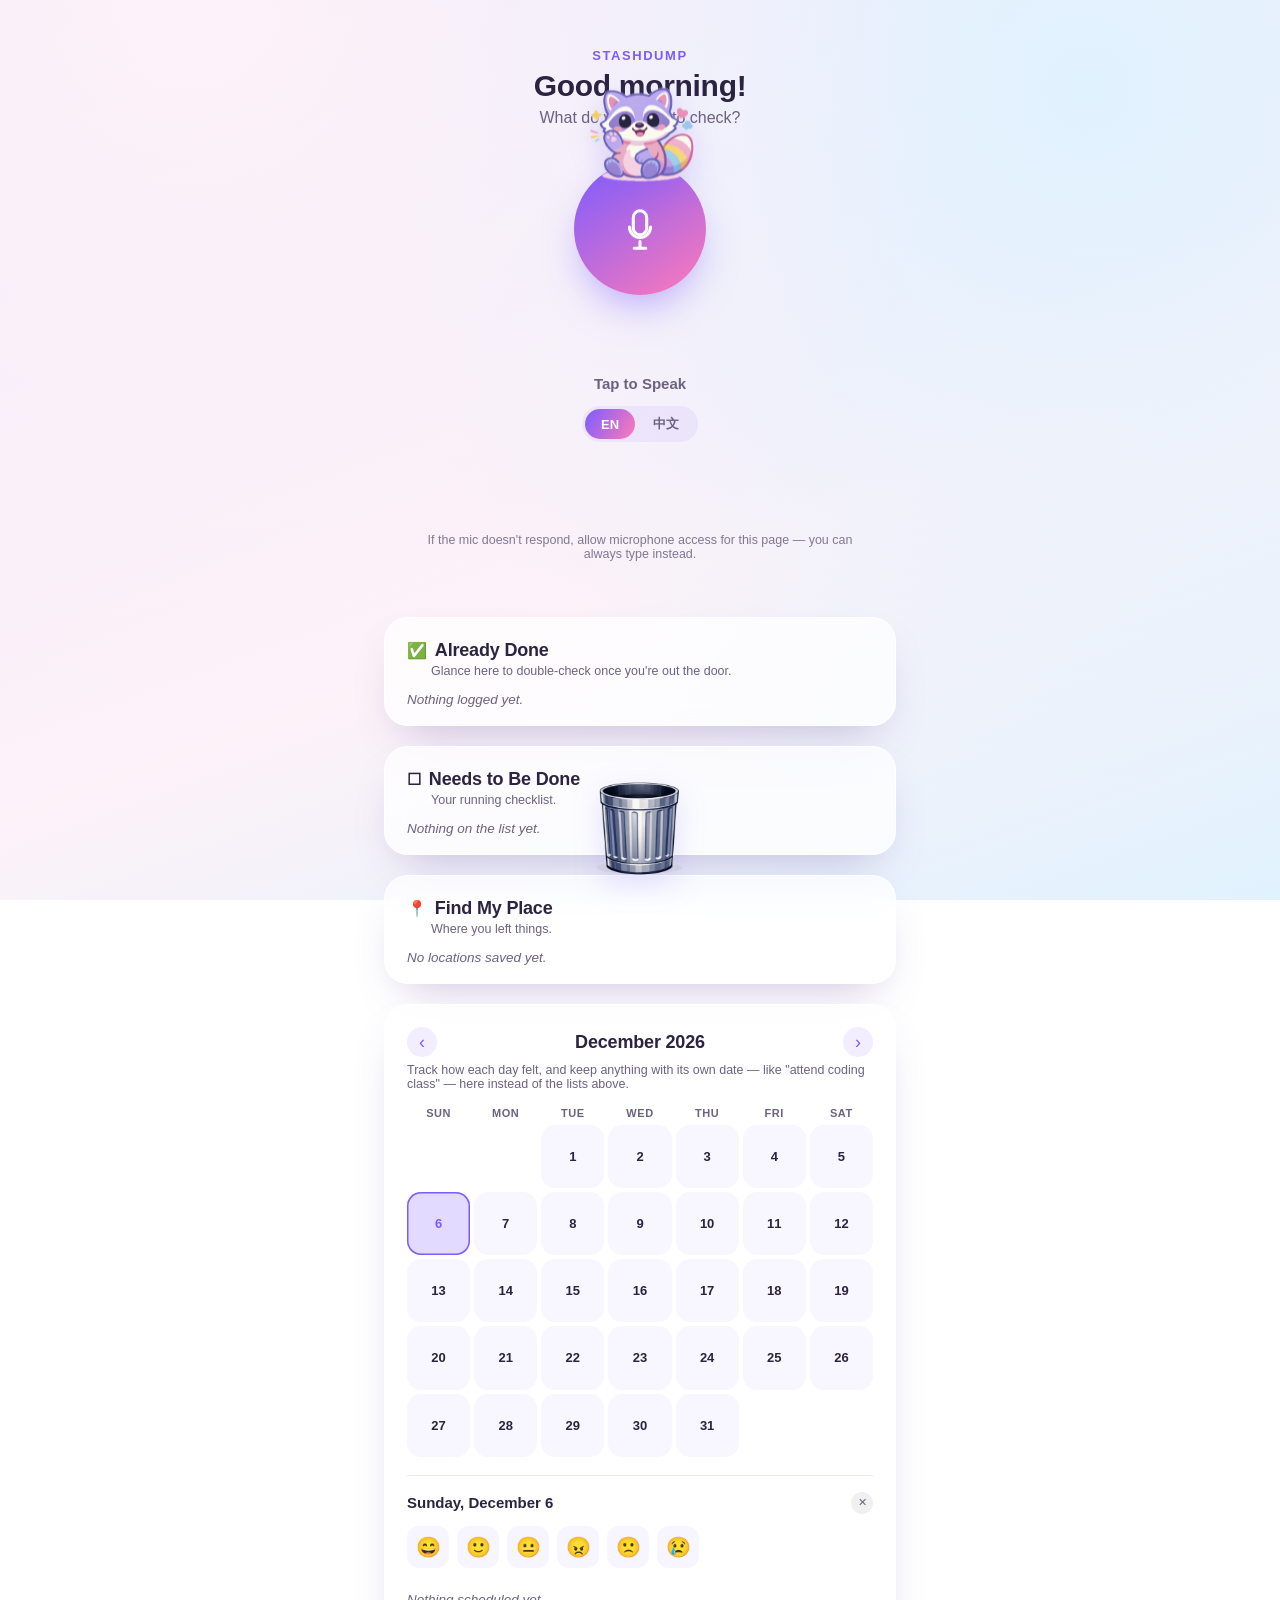
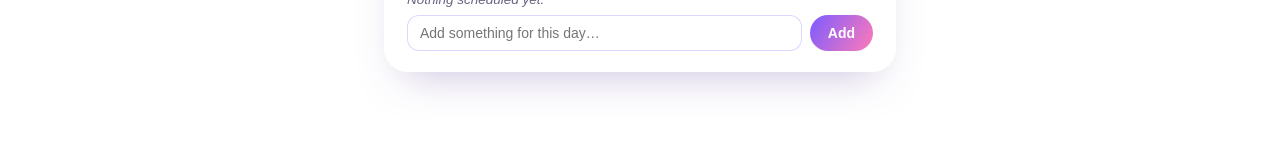
==== commit 68c9dbd6: "Add waiting trash can preview and a climbing-out-to-licking bridge frame - An empty trash can now si" ====
--- a/stashdump/index.html
+++ b/stashdump/index.html
@@ -125,6 +125,8 @@
 
 </div>
 
+<img id="mascotWaitingCan" class="mascot-waiting-can hidden" src="mascot/mascot-trashcan-empty.png" alt="" aria-hidden="true">
+
 <div id="mascotWrap" class="mascot-wrap" aria-hidden="true">
   <img id="mascotImg" class="mascot-img" src="mascot/mascot-idle.png" alt="">
 </div>
--- a/stashdump/style.css
+++ b/stashdump/style.css
@@ -784,6 +784,24 @@
 }
 
 .hidden { display: none !important; }
+
+/* An empty can sitting at the bottom-center of the viewport, visible
+   whenever the mascot ISN'T currently there (see mascotSetRestingWhere in
+   app.js) — a "landing zone" preview so scrolling down doesn't reveal a
+   blank spot right up until the mascot actually arrives. Lower z-index than
+   .mascot-wrap so once the mascot's own can-inclusive artwork (jump-in,
+   half-in, etc.) shows up, it draws over this rather than the two
+   overlapping. */
+.mascot-waiting-can {
+  position: fixed;
+  bottom: 16px;
+  left: 50%;
+  transform: translateX(-50%);
+  width: 110px;
+  pointer-events: none;
+  z-index: 400;
+  filter: drop-shadow(0 10px 14px rgba(124, 92, 255, 0.18));
+}
 
 /* ---------- Mascot ---------- */
 /* Fixed to the viewport, parked on top of the mic button by default — the
@@ -800,11 +818,18 @@
   width: 118px;
   pointer-events: none;
   z-index: 500;
-  transition: transform 0.55s cubic-bezier(0.34, 1.56, 0.64, 1);
+  /* No transition on transform — position is set directly from scroll
+     progress on every scroll event (see mascotUpdateFromScroll in app.js),
+     so it has to track 1:1 with the gesture instead of easing toward a
+     target on its own timeline. */
   filter: drop-shadow(0 10px 14px rgba(124, 92, 255, 0.22));
 }
 
 .mascot-img {
+  /* Crossfades pose changes instead of hard-swapping src (see
+     mascotSetImage) so the idle show reads as one continuous bit rather
+     than a slideshow of unrelated illustrations. */
+  transition: opacity 0.16s ease;
   display: block;
   width: 100%;
   height: auto;
@@ -820,16 +845,29 @@
   animation: mascotLick 1.1s ease-in-out infinite;
 }
 
-/* The trash-can idle gag: a shake like something's moving inside, then it
-   topples onto its side, then rights itself again (mascotWiggleLoop in
-   app.js drives the timing). Lives on the inner img, not the wrap, so it
-   never fights with the wrap's own position transform. */
+/* The trash-can idle show (mascotBottomLoopStep in app.js drives the
+   timing): a shake like something's moving inside, a quick tip toward the
+   ground, then the loop swaps to the hand-drawn "fallen can, climbing out"
+   art rather than trying to fake the whole scene with more CSS transform —
+   the loose trash scattered around the can in that art was drawn already
+   resting on the ground, so it doesn't need to (and shouldn't) spin along
+   with the can the way a single rigid rotation of the upright art would.
+   Lives on the inner img, not the wrap, so it never fights with the wrap's
+   own position transform. */
 .mascot-wrap.mascot-wiggle .mascot-img {
   animation: mascotWiggle 0.9s ease-in-out;
 }
 
 .mascot-wrap.mascot-toppled .mascot-img {
-  animation: mascotTopple 0.5s cubic-bezier(0.34, 1.56, 0.64, 1) forwards;
+  animation: mascotTopple 0.4s ease-in forwards;
+  transform-origin: 18% 92%;
+}
+
+/* Reused for the "dives back in" beat of the idle show — same jump-in
+   artwork as the very first entry, just rotated on its side for variety. */
+.mascot-wrap.mascot-sideways .mascot-img {
+  animation: none;
+  transform: rotate(90deg);
 }
 
 @keyframes mascotBob {
@@ -856,16 +894,14 @@
 }
 
 @keyframes mascotTopple {
-  0% { transform: rotate(0deg) translateY(0); }
-  100% { transform: rotate(88deg) translateY(18px); }
+  0% { transform: rotate(0deg); }
+  100% { transform: rotate(78deg); }
 }
 
 @media (prefers-reduced-motion: reduce) {
   .mascot-img {
     animation: none !important;
-  }
-  .mascot-wrap {
-    transition: none;
+    transition: none !important;
   }
 }
 
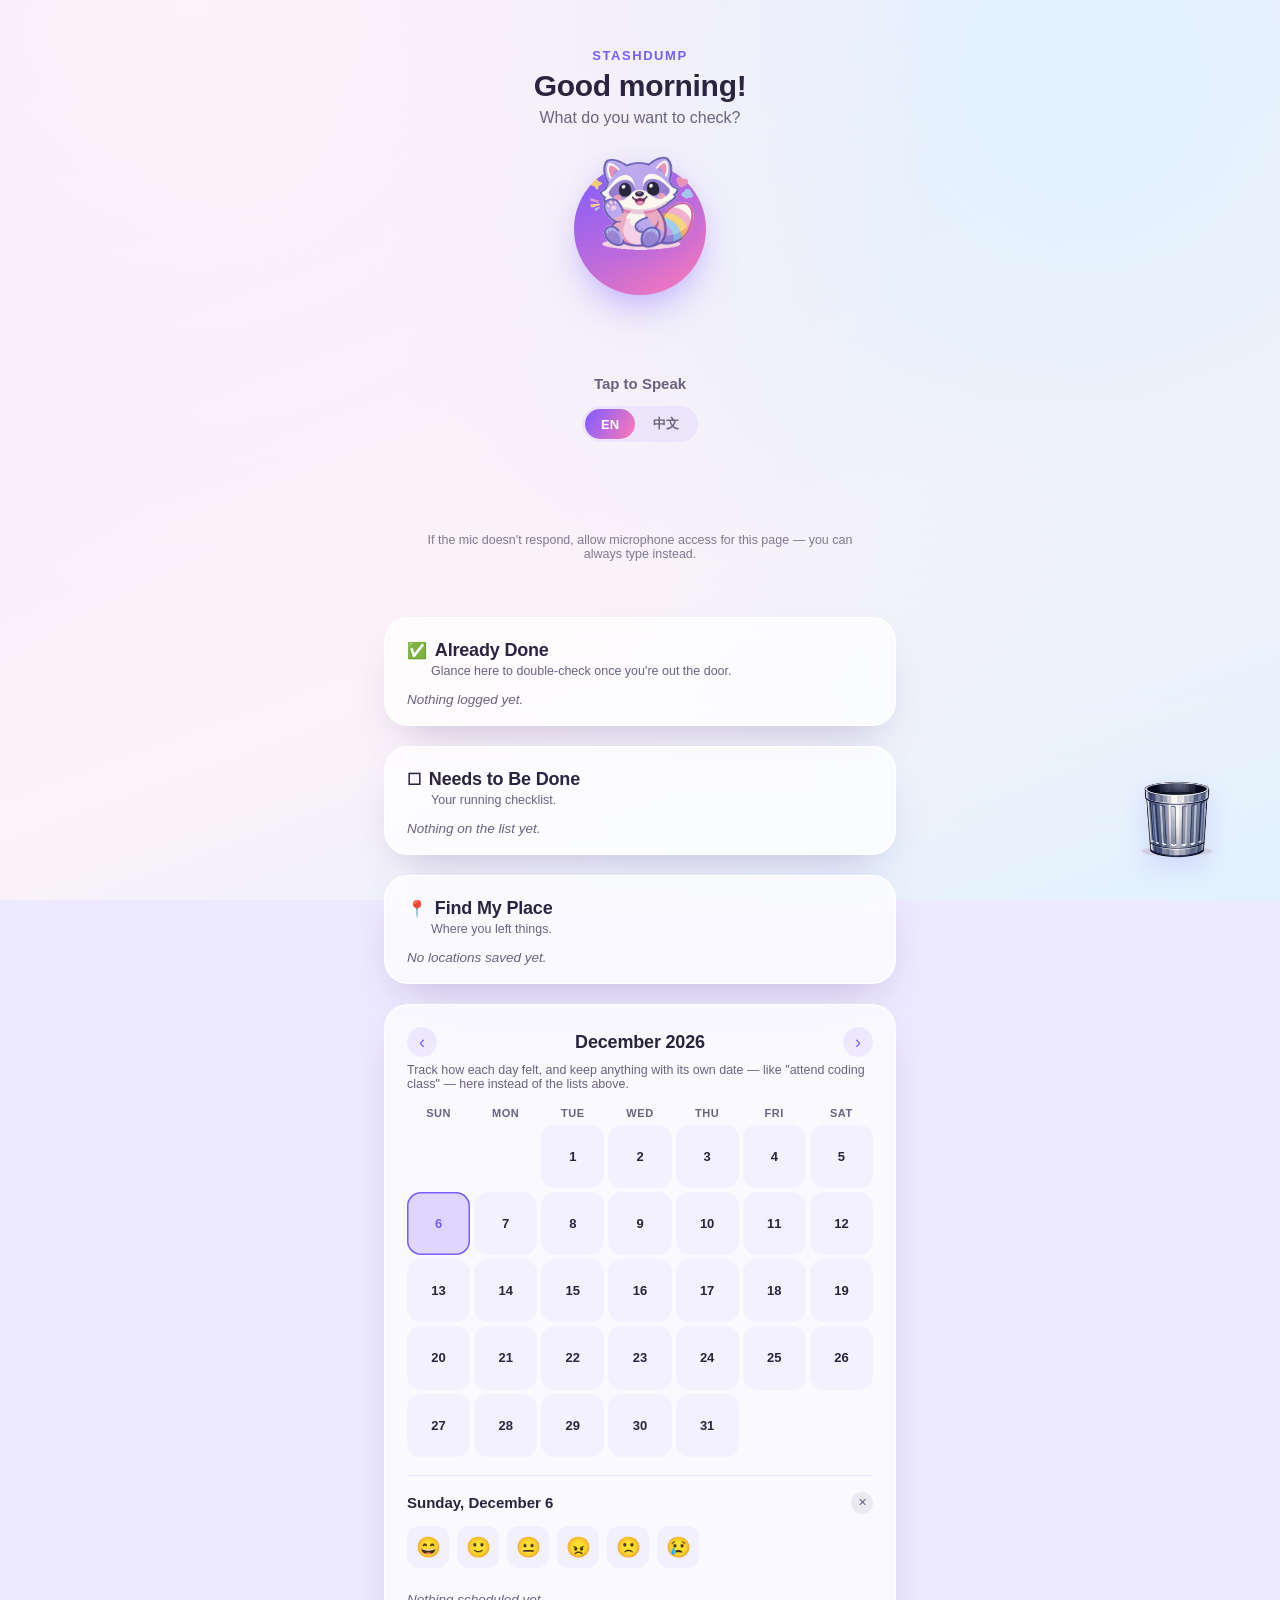
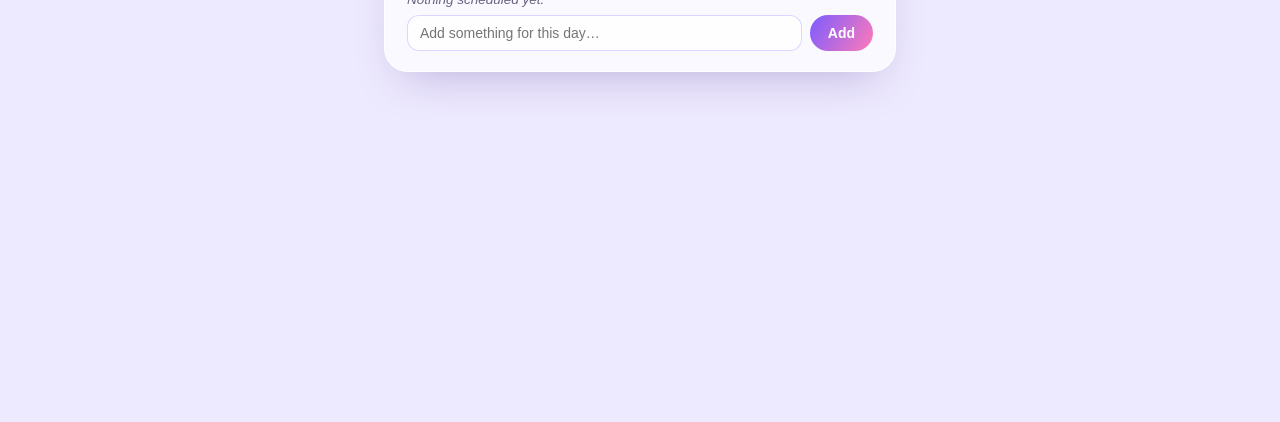
==== commit 73516b0b: "Add mascot trash-run animation, draw-a-line easter egg, and NLP/mobile fixes - Mascot now walks over" ====
--- a/stashdump/index.html
+++ b/stashdump/index.html
@@ -3,6 +3,13 @@
 <head>
 <meta charset="UTF-8">
 <meta name="viewport" content="width=device-width, initial-scale=1.0, viewport-fit=cover">
+<!-- Tells the browser directly (not just via CSS, which some mobile
+     browsers' auto/force-dark-mode heuristics don't fully respect,
+     especially before the stylesheet loads) that this page has ONE
+     deliberately-authored light theme — without this, some phones repaint
+     gradient-heavy pages like this one's background and buttons with a
+     heuristic dark inversion instead of leaving them alone. -->
+<meta name="color-scheme" content="light">
 <title>Stashdump</title>
 <link rel="manifest" href="manifest.json">
 <meta name="theme-color" content="#7c5cff">
@@ -128,8 +135,21 @@
 <img id="mascotWaitingCan" class="mascot-waiting-can hidden" src="mascot/mascot-trashcan-empty.png" alt="" aria-hidden="true">
 
 <div id="mascotWrap" class="mascot-wrap" aria-hidden="true">
-  <img id="mascotImg" class="mascot-img" src="mascot/mascot-idle.png" alt="">
+  <div id="mascotHop" class="mascot-hop">
+    <img id="mascotImgA" class="mascot-img" src="mascot/mascot-idle.png" alt="">
+    <img id="mascotImgB" class="mascot-img mascot-img-hidden" src="mascot/mascot-idle.png" alt="">
+  </div>
 </div>
+
+<svg id="mascotLineSvg" class="mascot-line-svg" aria-hidden="true">
+  <defs>
+    <linearGradient id="mascotLineGradient" x1="0%" y1="0%" x2="100%" y2="100%">
+      <stop offset="0%" stop-color="#7c5cff" />
+      <stop offset="100%" stop-color="#ff7ab8" />
+    </linearGradient>
+  </defs>
+  <path id="mascotLinePath" class="mascot-line-path" d="" />
+</svg>
 
 <script src="app.js"></script>
 </body>
--- a/stashdump/style.css
+++ b/stashdump/style.css
@@ -14,21 +14,50 @@
 
 * { box-sizing: border-box; }
 
+html {
+  color-scheme: light;
+  background: var(--bg-2);
+}
+
 body {
   margin: 0;
   min-height: 100vh;
   font-family: -apple-system, BlinkMacSystemFont, "Segoe UI", Roboto, Helvetica, Arial, sans-serif;
   color: var(--ink);
-  background: radial-gradient(circle at 15% 0%, var(--bg-1), transparent 55%),
+  /* Hands ALL touch-gesture handling to app.js's touchstart/touchmove
+     handlers (one finger draws, two fingers scroll) instead of letting the
+     browser start its own native one-finger scroll before JS sees it.
+     Form fields opt back into normal touch behavior below. */
+  touch-action: none;
+  /* Solid fallback underneath the gradients: some mobile browsers' forced
+     dark-mode heuristics decide whether to leave a background alone based
+     on there being a plain background-color, and skip that check (repainting
+     it dark) for gradient-only backgrounds. */
+  background-color: var(--bg-2);
+  background-image: radial-gradient(circle at 15% 0%, var(--bg-1), transparent 55%),
               radial-gradient(circle at 85% 10%, var(--bg-3), transparent 55%),
               linear-gradient(160deg, var(--bg-2), var(--bg-1) 60%, var(--bg-3));
   background-attachment: fixed;
 }
 
+input, textarea, select, button {
+  touch-action: manipulation;
+}
+
 .app {
   max-width: 560px;
   margin: 0 auto;
-  padding: 48px 24px 80px;
+  /* Bottom padding has to clear the mascot's full .mascot-at-can height
+     (see style.css's Mascot section) plus MASCOT_MARGIN, or the calendar's
+     mood picker / add-event controls — the last real content on the page —
+     end up sitting underneath the raccoon once it's resting in the can at
+     the true bottom, unreachable even though it's just visual overlap (the
+     mascot itself is pointer-events: none, but you can't tap what you
+     can't see). 350px clears the ~314px box at desktop width with room to
+     spare; see the @media override below for the smaller mobile box.
+     Bumped in step with .mascot-at-can — if that box's size ever changes,
+     this needs to move with it. */
+  padding: 48px 24px 350px;
   display: flex;
   flex-direction: column;
   align-items: center;
@@ -115,7 +144,8 @@
   border-radius: 50%;
   border: none;
   cursor: pointer;
-  background: linear-gradient(145deg, var(--accent), var(--accent-2));
+  background-color: var(--accent);
+  background-image: linear-gradient(145deg, var(--accent), var(--accent-2));
   color: #fff;
   display: flex;
   align-items: center;
@@ -785,32 +815,48 @@
 
 .hidden { display: none !important; }
 
-/* An empty can sitting at the bottom-center of the viewport, visible
-   whenever the mascot ISN'T currently there (see mascotSetRestingWhere in
-   app.js) — a "landing zone" preview so scrolling down doesn't reveal a
-   blank spot right up until the mascot actually arrives. Lower z-index than
-   .mascot-wrap so once the mascot's own can-inclusive artwork (jump-in,
-   half-in, etc.) shows up, it draws over this rather than the two
-   overlapping. */
+/* An empty can sitting at the bottom-RIGHT of the viewport (matching
+   bottomX in mascotAnchors, app.js) — a "landing zone" preview so scrolling
+   down doesn't reveal a blank spot right up until the mascot actually
+   arrives. Visible whenever the mascot ISN'T currently there (see
+   mascotSetRestingWhere in app.js). Lower z-index than .mascot-wrap so once
+   the mascot's own can-inclusive artwork (jump-in, half-in, etc.) shows up,
+   it draws over this rather than the two overlapping. */
 .mascot-waiting-can {
   position: fixed;
   bottom: 16px;
-  left: 50%;
-  transform: translateX(-50%);
-  width: 110px;
+  right: 16px;
+  width: 175px;
   pointer-events: none;
   z-index: 400;
   filter: drop-shadow(0 10px 14px rgba(124, 92, 255, 0.18));
 }
 
 /* ---------- Mascot ---------- */
-/* Fixed to the viewport, parked on top of the mic button by default — the
-   wrap handles WHERE it is (by the mic, or hopped down to the bottom corner
-   once the mic scrolls out of view), the inner img handles its own idle
-   motion (bob/wobble/sway) so the two transforms never fight each other.
-   The bouncy transition on the wrap is what makes repositioning read as a
-   little hop rather than a slide. pointer-events: none throughout so it can
-   never intercept a tap meant for a real button underneath it. */
+/* Fixed to the viewport, parked on top of the mic button by default. Y and X
+   are owned by two different elements so they can move on two different
+   timelines instead of fighting over one `transform`:
+     - .mascot-wrap (this element) owns Y only, snapped instantly to scroll
+       progress every scroll event — so it's exactly at the trash can the
+       moment the user reaches the true bottom, never lagging behind.
+     - .mascot-hop (child, below) owns X only, and only ever moves between
+       the two edges of the empty gutter to the right of the content
+       column (see mascotRightZone/mascotStartHop in app.js) in discrete
+       hops — its transition is what makes each hop read as a little jump
+       rather than a slide, and it runs at its own fixed pace regardless of
+       how fast the user is scrolling. Its duration comes from the
+       --mascot-hop-ms custom property, set once from app.js's
+       MASCOT_HOP_MS so the hop pace has a single source of truth.
+   pointer-events: none throughout so the mascot can never intercept a tap
+   meant for a real button underneath it.
+   Width (and so overall size) is small/square by default — that matches
+   the actual 320x320 art for every pose EXCEPT the trash-can ones
+   (idle/thinking/licking/jump-up/jump-down). .mascot-at-can (toggled by
+   mascotSetRestingWhere in app.js, only while resting at the bottom)
+   swaps in a bigger, taller box just for those, so the can can be shown at
+   a solid, consistent size with the raccoon fully in frame without
+   inflating every other pose's box to match — see .mascot-img below for
+   why that inflation was a problem, not just unnecessary. */
 .mascot-wrap {
   position: fixed;
   top: 0;
@@ -818,18 +864,62 @@
   width: 118px;
   pointer-events: none;
   z-index: 500;
-  /* No transition on transform — position is set directly from scroll
-     progress on every scroll event (see mascotUpdateFromScroll in app.js),
-     so it has to track 1:1 with the gesture instead of easing toward a
-     target on its own timeline. */
+  --mascot-hop-ms: 380ms;
   filter: drop-shadow(0 10px 14px rgba(124, 92, 255, 0.22));
 }
 
+.mascot-wrap.mascot-at-can {
+  width: 190px;
+}
+
+.mascot-hop {
+  position: relative;
+  aspect-ratio: 1 / 1;
+  transition: transform var(--mascot-hop-ms) cubic-bezier(0.34, 1.56, 0.64, 1);
+}
+
+/* Taller than it is wide (330:545, not square) — the trash-can frames need
+   that much vertical room to show the can at a real, solid size AND the
+   full raccoon above it without cropping either. */
+.mascot-wrap.mascot-at-can .mascot-hop {
+  aspect-ratio: 330 / 545;
+}
+
+/* Jump arc: while a hop is in flight, .mascot-hopping (toggled in
+   mascotStartHop) swaps in a rise-then-fall bump on TOP of whatever pose
+   animation is already running, so the side-to-side hop reads as an actual
+   leap rather than a flat slide — without touching the wrap's real Y
+   (which has to stay exact for the trash-can landing; see above). Duration
+   matches the hop's own transition via the same custom property, so
+   slowing MASCOT_HOP_MS down slows the arc down too, automatically. */
+.mascot-wrap.mascot-hopping .mascot-img {
+  animation: mascotJumpArc var(--mascot-hop-ms) ease-out;
+}
+
+@keyframes mascotJumpArc {
+  0% { transform: translateY(0); }
+  45% { transform: translateY(-24px); }
+  100% { transform: translateY(0); }
+}
+
+/* Two stacked layers, always the same size/position, so swapping poses
+   crossfades one into the other — at every instant during the swap at
+   least one layer is opaque, so the mascot never actually disappears.
+   (The old approach used a single <img> faded to opacity:0 and back,
+   which for a moment showed NOTHING — that's what read as a "flash," not
+   a smooth fade, however short. See mascotSetImage in app.js.)
+   Bottom-anchored with height:auto rather than inset:0 + height:100% as a
+   safety net, not because it's normally doing any work: .mascot-hop's
+   aspect-ratio already matches whichever art is showing (1:1 normally,
+   330:545 under .mascot-at-can — see above), so in practice each image
+   already fills the box exactly either way. Anchoring at the bottom just
+   means that IF those two ever drift out of sync again, images shrink
+   into the bottom of the box instead of stretching to fill it. */
 .mascot-img {
-  /* Crossfades pose changes instead of hard-swapping src (see
-     mascotSetImage) so the idle show reads as one continuous bit rather
-     than a slideshow of unrelated illustrations. */
-  transition: opacity 0.16s ease;
+  position: absolute;
+  left: 0;
+  bottom: 0;
+  transition: opacity 0.2s ease;
   display: block;
   width: 100%;
   height: auto;
@@ -837,12 +927,24 @@
   animation: mascotBob 3.2s ease-in-out infinite;
 }
 
+.mascot-img.mascot-img-hidden {
+  opacity: 0;
+}
+
 .mascot-wrap.mascot-thinking .mascot-img {
   animation: mascotThink 2.4s ease-in-out infinite;
 }
 
 .mascot-wrap.mascot-licking .mascot-img {
   animation: mascotLick 1.1s ease-in-out infinite;
+}
+
+/* Pivoted near the chest rather than the default 50%/85% base so the tail
+   — the farthest thing from that point — is what visibly swings, instead of
+   the whole raccoon rocking side to side around its own middle. */
+.mascot-wrap.mascot-tailwag .mascot-img {
+  animation: mascotTailWag 0.45s ease-in-out infinite;
+  transform-origin: 38% 62%;
 }
 
 /* The trash-can idle show (mascotBottomLoopStep in app.js drives the
@@ -858,9 +960,17 @@
   animation: mascotWiggle 0.9s ease-in-out;
 }
 
+/* Pivots from the bottom-RIGHT and rotates negative (counter-clockwise) so
+   the can's top swings down toward the LEFT — matching the direction the
+   hand-drawn "fallen" art (mascot-trashcan-fallen.png, next in the loop)
+   actually shows it landed: opening facing left, raccoon spilling out that
+   side. The two used to disagree (this rotated the opening toward the
+   right), so the cut from "tipped right" to "landed facing left" read as
+   the can spinning past a flat fall — on flat ground it only ever tips one
+   way and stops. */
 .mascot-wrap.mascot-toppled .mascot-img {
   animation: mascotTopple 0.4s ease-in forwards;
-  transform-origin: 18% 92%;
+  transform-origin: 82% 92%;
 }
 
 /* Reused for the "dives back in" beat of the idle show — same jump-in
@@ -883,6 +993,12 @@
 @keyframes mascotLick {
   0%, 100% { transform: scale(1) rotate(0deg); }
   50% { transform: scale(1.05) rotate(-2deg); }
+}
+
+@keyframes mascotTailWag {
+  0%, 100% { transform: rotate(0deg); }
+  25% { transform: rotate(7deg); }
+  75% { transform: rotate(-7deg); }
 }
 
 @keyframes mascotWiggle {
@@ -895,7 +1011,121 @@
 
 @keyframes mascotTopple {
   0% { transform: rotate(0deg); }
-  100% { transform: rotate(78deg); }
+  100% { transform: rotate(-78deg); }
+}
+
+/* A little scrap tossed from the mic toward the trash can each time
+   something gets added (see mascotTossIntoCan in app.js) — the actual
+   travel distance is set per-toss via --toss-dx/--toss-dy since it depends
+   on live layout (where the mic is, whether the can happens to be in
+   view), not something fixed enough to bake into the keyframe itself. */
+.mascot-toss-scrap {
+  position: fixed;
+  width: 26px;
+  height: 26px;
+  border-radius: 7px;
+  background: linear-gradient(135deg, var(--accent), var(--accent-2));
+  pointer-events: none;
+  z-index: 600;
+  animation: mascotToss 0.7s cubic-bezier(0.5, -0.2, 0.7, 1) forwards;
+}
+
+/* Stays fully opaque the whole way — it isn't dissolving into nothing, it's
+   landing in the can, so it should read as a solid piece of trash right up
+   until it's out of view (removed once the animation ends), not fade like a
+   ghost. */
+@keyframes mascotToss {
+  0% { transform: translate(-50%, -50%) scale(1) rotate(0deg); opacity: 1; }
+  100% {
+    transform: translate(calc(-50% + var(--toss-dx)), calc(-50% + var(--toss-dy))) scale(0.3) rotate(200deg);
+    opacity: 1;
+  }
+}
+
+/* The straight-down drop (see mascotTossIntoCan's straightDown param in
+   app.js, used once the mascot has actually walked to stand right above the
+   can) needs its own animation, not just mascotToss with dx forced to 0 —
+   mascotToss's cubic-bezier has a deliberate upward anticipation dip (the
+   negative Y control point) before flinging across, which reads fine for a
+   toss thrown sideways from a distance but looks like it hops UP first for
+   something that's supposed to just fall out of the mascot's hands. A
+   plain accelerating ease-in, with no dx term at all, is what actually
+   reads as gravity instead of a fling. */
+.mascot-toss-scrap.mascot-toss-drop {
+  animation: mascotDrop 0.5s cubic-bezier(0.55, 0, 0.85, 0.4) forwards;
+}
+
+@keyframes mascotDrop {
+  0% { transform: translate(-50%, -50%) scale(1) rotate(0deg); opacity: 1; }
+  100% {
+    transform: translate(-50%, calc(-50% + var(--toss-dy))) scale(0.6) rotate(8deg);
+    opacity: 1;
+  }
+}
+
+/* The freehand line drawn by pressing and dragging the mouse (see
+   mousedown/mousemove handlers in app.js) — a full-viewport SVG overlay so
+   the stroke can follow the cursor anywhere on the page regardless of what's
+   underneath. pointer-events: none throughout so it never itself becomes
+   the thing a click lands on. */
+.mascot-line-svg {
+  position: fixed;
+  inset: 0;
+  width: 100vw;
+  height: 100vh;
+  pointer-events: none;
+  z-index: 550;
+}
+
+.mascot-line-path {
+  fill: none;
+  stroke: url(#mascotLineGradient);
+  stroke-width: 8;
+  stroke-linecap: round;
+  stroke-linejoin: round;
+  filter: drop-shadow(0 2px 4px rgba(90, 60, 150, 0.45));
+  transition: opacity 0.5s ease;
+}
+
+.mascot-line-path.mascot-line-fading {
+  opacity: 0;
+}
+
+/* While the mascot is tracing a hand-drawn line (mascotStartTrace in
+   app.js), position is recomputed and set directly every animation frame
+   — both axes, not just Y — so BOTH need their transition switched off
+   here, overriding .mascot-hop's normally-always-on bouncy one. That
+   transition (and its overshoot easing) is tuned for discrete hops that
+   each fully finish before the next starts; applying it to a target that
+   moves every ~16ms just made the overshoot fight itself and read as
+   shaking instead of a hop. */
+.mascot-wrap.mascot-tracing,
+.mascot-wrap.mascot-tracing .mascot-hop {
+  transition: none !important;
+}
+
+/* The "walk over, collect the trash, carry it to the can, walk back"
+   performance (see mascotStartFetchTrash in app.js) needs a plain smooth
+   walk, not .mascot-hop's normally-always-on bouncy overshoot easing meant
+   for a scroll-driven hop — a raccoon carrying trash shouldn't spring like
+   it's jumping. Duration is intentionally NOT set here: each leg covers a
+   different distance (a short hop to the trash vs. a much longer carry
+   over to the can), so app.js sets transitionDuration inline per leg —
+   see mascotSetHopX — and leaves only the easing curve to this class.
+   app.js also uses transition:none (also inline, also via mascotSetHopX)
+   to snap the left/right flip in place between legs without animating it. */
+.mascot-wrap.mascot-walking .mascot-hop {
+  transition-property: transform;
+  transition-timing-function: ease-in-out;
+}
+
+/* Suppresses the browser's own text-selection highlight while a line is
+   being drawn (see the mousedown handler in app.js) — belt-and-suspenders
+   alongside preventDefault there, since that highlight sweeping across
+   the page is what made the drawn line hard to notice in the first
+   place. */
+.mascot-drawing-active {
+  user-select: none;
 }
 
 @media (prefers-reduced-motion: reduce) {
@@ -903,13 +1133,18 @@
     animation: none !important;
     transition: none !important;
   }
+  .mascot-hop {
+    transition: none !important;
+  }
 }
 
 @media (max-width: 420px) {
-  .app { padding: 36px 16px 64px; }
+  .app { padding: 36px 16px 290px; }
   .mic-btn { width: 116px; height: 116px; }
   .mic-icon { width: 40px; height: 40px; }
   .calendar-cell { min-height: 42px; }
   .calendar-day-mood { font-size: 15px; }
   .mascot-wrap { width: 92px; }
-}
+  .mascot-wrap.mascot-at-can { width: 150px; }
+  .mascot-waiting-can { width: 140px; }
+}
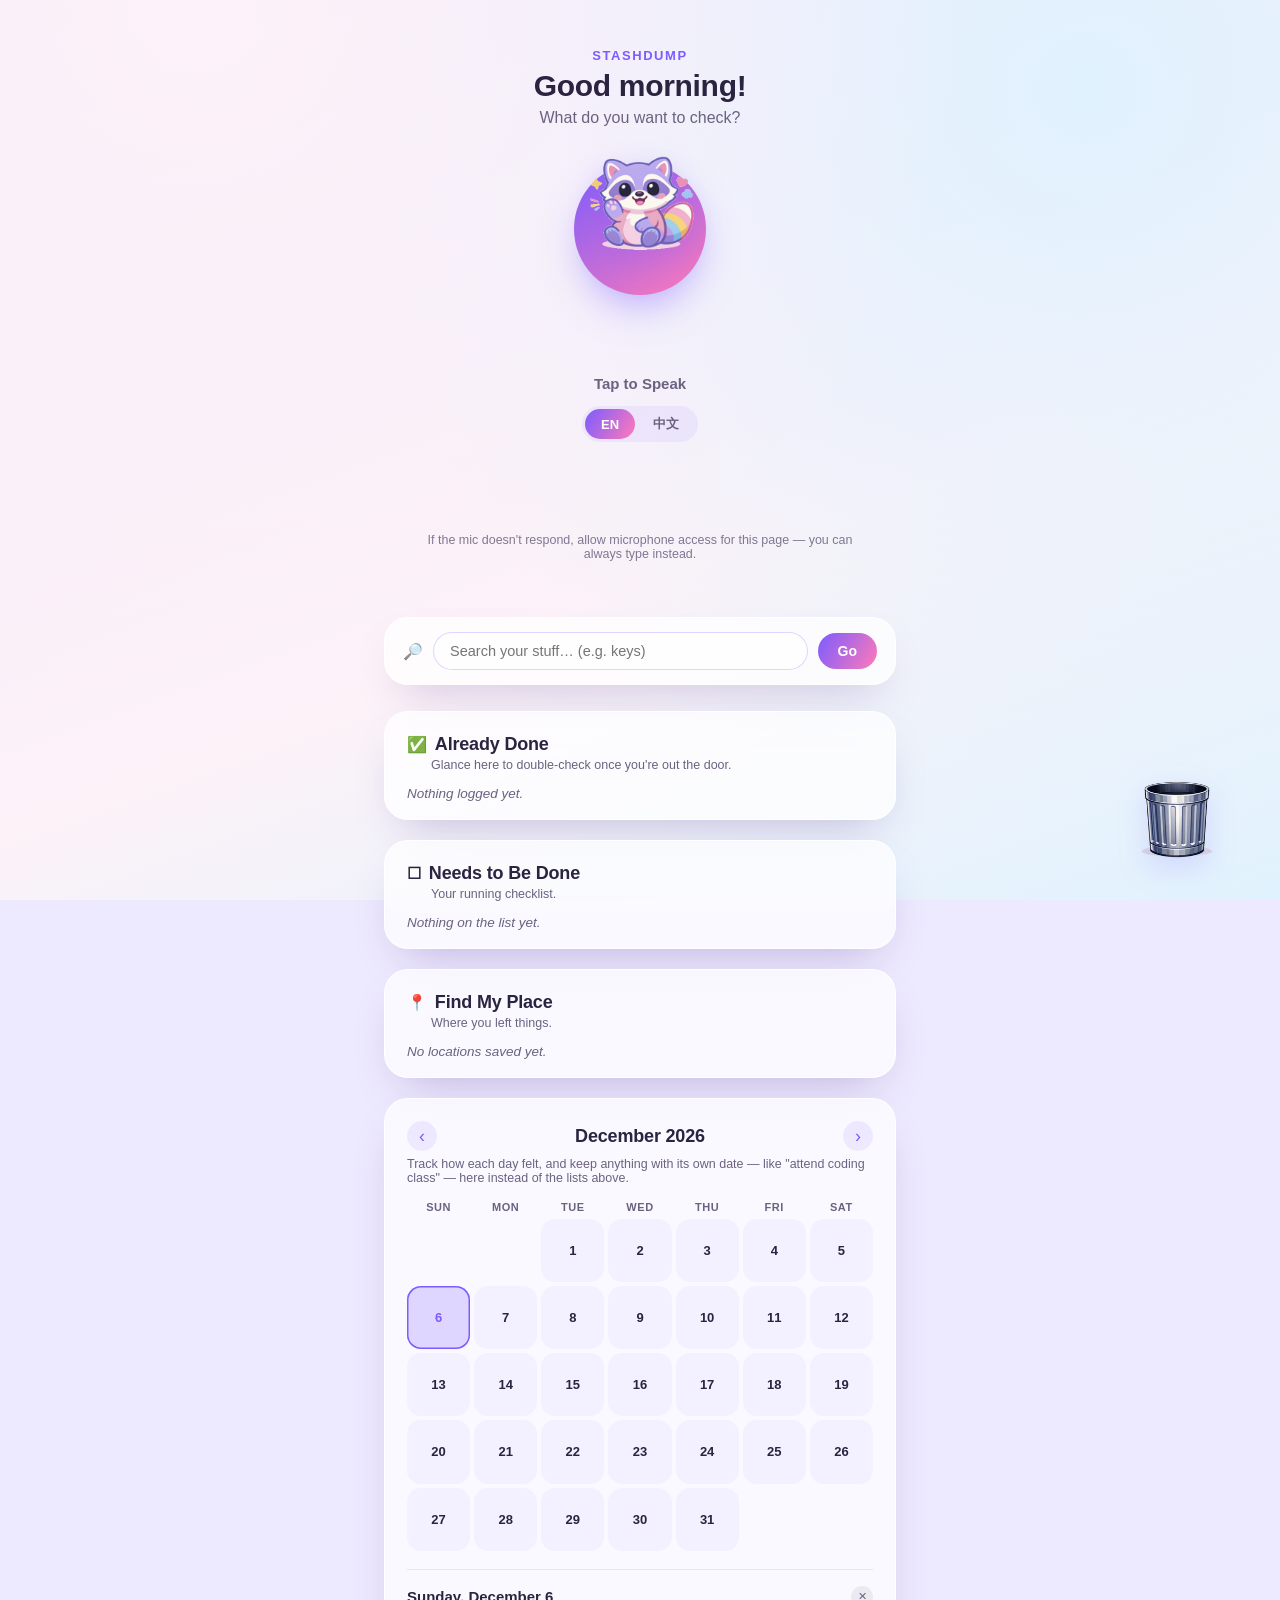
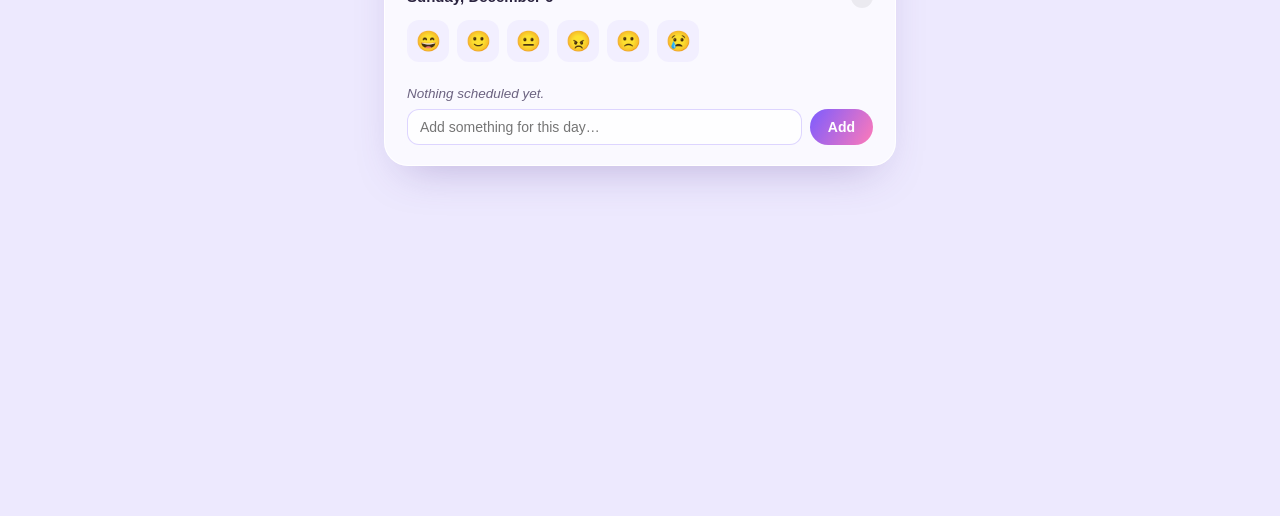
==== commit e92f4432: "Add search feature and refine mascot idle/trashcan animation - Search bar (stashdump/index.html + ap" ====
--- a/stashdump/index.html
+++ b/stashdump/index.html
@@ -68,6 +68,15 @@
 
     <p class="mic-note">If the mic doesn't respond, allow microphone access for this page — you can always type instead.</p>
   </main>
+
+  <section class="search-card">
+    <form id="searchForm" class="search-form" role="search">
+      <span class="search-icon" aria-hidden="true">🔎</span>
+      <input id="searchInput" class="search-input" type="search" placeholder="Search your stuff… (e.g. keys)" autocomplete="off" aria-label="Search your stashed items">
+      <button type="submit" class="search-submit">Go</button>
+    </form>
+    <p id="searchStatus" class="search-status hidden" role="status" aria-live="polite"></p>
+  </section>
 
   <section class="rows">
     <section class="category-row" data-category="done">
--- a/stashdump/style.css
+++ b/stashdump/style.css
@@ -329,6 +329,86 @@
   font-size: 12.5px;
   color: var(--ink-soft);
   opacity: 0.85;
+}
+
+/* ---------- Search ---------- */
+
+.search-card {
+  width: 100%;
+  max-width: 560px;
+  background: var(--card-bg);
+  border: 1px solid var(--card-border);
+  border-radius: 24px;
+  padding: 14px 18px;
+  margin-bottom: 26px;
+  box-shadow: var(--shadow);
+  backdrop-filter: blur(14px);
+}
+
+.search-form {
+  display: flex;
+  align-items: center;
+  gap: 10px;
+}
+
+.search-icon {
+  flex-shrink: 0;
+  font-size: 16px;
+  opacity: 0.7;
+}
+
+.search-input {
+  flex: 1;
+  min-width: 0;
+  border: 1px solid rgba(124, 92, 255, 0.25);
+  background: rgba(255, 255, 255, 0.7);
+  border-radius: 999px;
+  padding: 10px 16px;
+  font-size: 14.5px;
+  font-family: inherit;
+  color: var(--ink);
+}
+
+.search-input:focus {
+  outline: 2px solid var(--accent);
+  outline-offset: 1px;
+}
+
+.search-submit {
+  flex-shrink: 0;
+  border: none;
+  cursor: pointer;
+  padding: 10px 20px;
+  border-radius: 999px;
+  background: linear-gradient(120deg, var(--accent), var(--accent-2));
+  color: #fff;
+  font-size: 14px;
+  font-weight: 700;
+}
+
+.search-status {
+  margin: 8px 2px 0;
+  font-size: 13px;
+  color: var(--ink-soft);
+  font-style: italic;
+}
+
+/* A pulsing ring around whichever row a search just landed on — box-shadow
+   only, never background-color, so it doesn't fight the category-specific
+   background tint each li already has (done/todo/find) or need to restore
+   it afterward; it just fades back to nothing on its own. Applies to any
+   li regardless of which list it's in (.row-list items or a calendar
+   event in .calendar-event-list), since search can land on either. */
+@keyframes searchGlow {
+  0%, 100% { box-shadow: 0 0 0 0 rgba(124, 92, 255, 0); }
+  15% { box-shadow: 0 0 0 6px rgba(124, 92, 255, 0.5); }
+  55% { box-shadow: 0 0 0 10px rgba(124, 92, 255, 0.22); }
+}
+
+li.search-glow {
+  animation: searchGlow 1.8s ease-out;
+  position: relative;
+  z-index: 1;
 }
 
 /* ---------- Category rows ---------- */
@@ -939,6 +1019,16 @@
   animation: mascotLick 1.1s ease-in-out infinite;
 }
 
+/* The whole resting-at-the-can sequence (trashcan/digging/tipping/fallen,
+   and the licking frames that follow) — bob only, no rotate. The default
+   .mascot-img animation (mascotBob) rocks a couple degrees each way and
+   back every cycle, and applies to every pose that doesn't override it —
+   including these, which was exactly the "rotating, then undoing the
+   rotation" nobody asked for on a raccoon sitting in/next to a can. */
+.mascot-wrap.mascot-at-can .mascot-img {
+  animation: mascotBobFlat 3.2s ease-in-out infinite;
+}
+
 /* Pivoted near the chest rather than the default 50%/85% base so the tail
    — the farthest thing from that point — is what visibly swings, instead of
    the whole raccoon rocking side to side around its own middle. */
@@ -947,42 +1037,14 @@
   transform-origin: 38% 62%;
 }
 
-/* The trash-can idle show (mascotBottomLoopStep in app.js drives the
-   timing): a shake like something's moving inside, a quick tip toward the
-   ground, then the loop swaps to the hand-drawn "fallen can, climbing out"
-   art rather than trying to fake the whole scene with more CSS transform —
-   the loose trash scattered around the can in that art was drawn already
-   resting on the ground, so it doesn't need to (and shouldn't) spin along
-   with the can the way a single rigid rotation of the upright art would.
-   Lives on the inner img, not the wrap, so it never fights with the wrap's
-   own position transform. */
-.mascot-wrap.mascot-wiggle .mascot-img {
-  animation: mascotWiggle 0.9s ease-in-out;
-}
-
-/* Pivots from the bottom-RIGHT and rotates negative (counter-clockwise) so
-   the can's top swings down toward the LEFT — matching the direction the
-   hand-drawn "fallen" art (mascot-trashcan-fallen.png, next in the loop)
-   actually shows it landed: opening facing left, raccoon spilling out that
-   side. The two used to disagree (this rotated the opening toward the
-   right), so the cut from "tipped right" to "landed facing left" read as
-   the can spinning past a flat fall — on flat ground it only ever tips one
-   way and stops. */
-.mascot-wrap.mascot-toppled .mascot-img {
-  animation: mascotTopple 0.4s ease-in forwards;
-  transform-origin: 82% 92%;
-}
-
-/* Reused for the "dives back in" beat of the idle show — same jump-in
-   artwork as the very first entry, just rotated on its side for variety. */
-.mascot-wrap.mascot-sideways .mascot-img {
-  animation: none;
-  transform: rotate(90deg);
-}
-
 @keyframes mascotBob {
   0%, 100% { transform: translateY(0) rotate(0deg); }
   50% { transform: translateY(-7px) rotate(-2deg); }
+}
+
+@keyframes mascotBobFlat {
+  0%, 100% { transform: translateY(0); }
+  50% { transform: translateY(-7px); }
 }
 
 @keyframes mascotThink {
@@ -999,19 +1061,6 @@
   0%, 100% { transform: rotate(0deg); }
   25% { transform: rotate(7deg); }
   75% { transform: rotate(-7deg); }
-}
-
-@keyframes mascotWiggle {
-  0%, 100% { transform: rotate(0deg); }
-  20% { transform: rotate(-8deg); }
-  40% { transform: rotate(7deg); }
-  60% { transform: rotate(-6deg); }
-  80% { transform: rotate(4deg); }
-}
-
-@keyframes mascotTopple {
-  0% { transform: rotate(0deg); }
-  100% { transform: rotate(-78deg); }
 }
 
 /* A little scrap tossed from the mic toward the trash can each time
